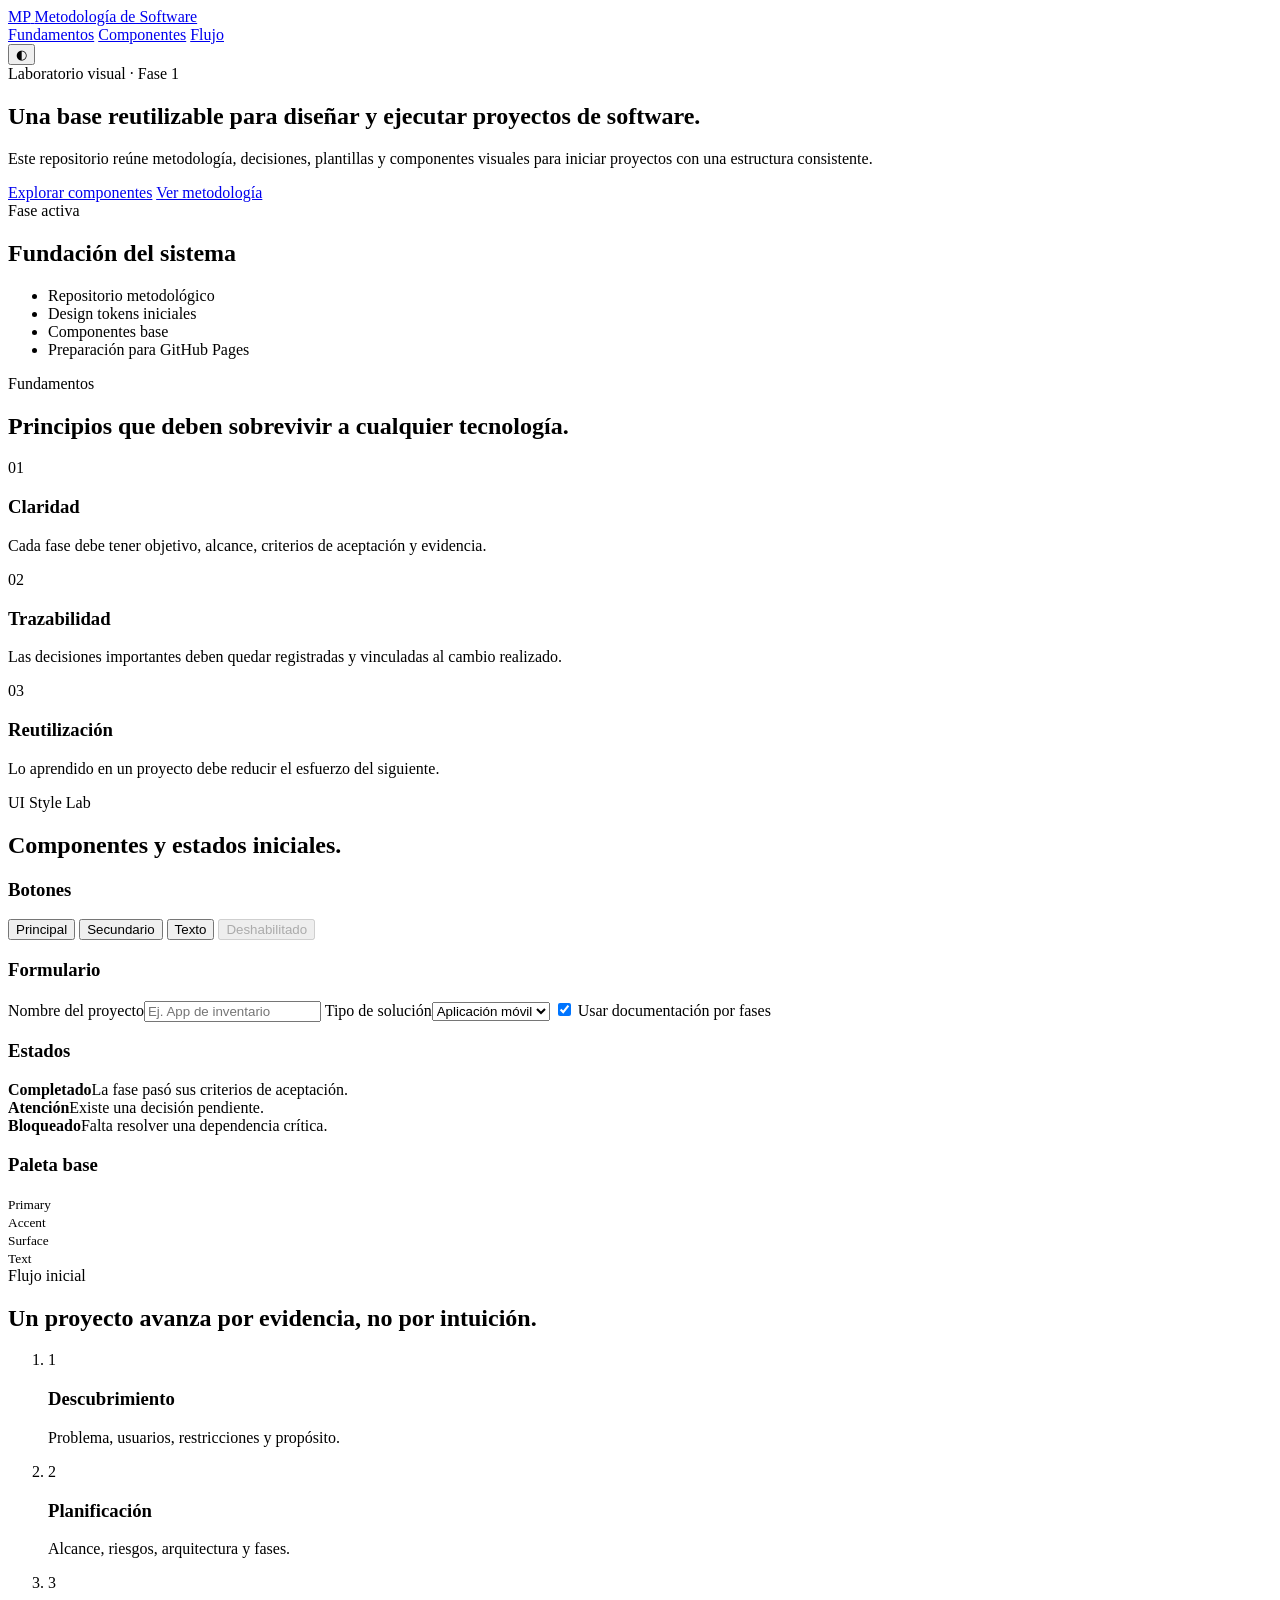
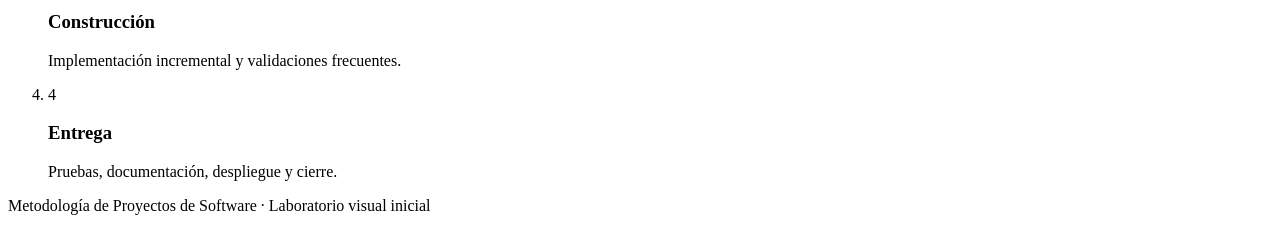
==== index.html @ a15d108a "feat: crear laboratorio visual inicial" ====
<!doctype html>
<html lang="es" data-theme="light">
<head>
  <meta charset="utf-8">
  <meta name="viewport" content="width=device-width, initial-scale=1">
  <meta name="description" content="Laboratorio visual y metodología reutilizable para proyectos de software.">
  <title>Metodología de Proyectos de Software</title>
  <link rel="stylesheet" href="style.css">
  <script src="script.js" defer></script>
</head>
<body>
  <header class="topbar">
    <a class="brand" href="#inicio" aria-label="Ir al inicio">
      <span class="brand-mark">MP</span>
      <span>Metodología de Software</span>
    </a>
    <nav class="nav" aria-label="Navegación principal">
      <a href="#fundamentos">Fundamentos</a>
      <a href="#componentes">Componentes</a>
      <a href="#flujo">Flujo</a>
    </nav>
    <button id="themeToggle" class="icon-button" type="button" aria-label="Cambiar tema">◐</button>
  </header>

  <main>
    <section id="inicio" class="hero section">
      <div class="hero-copy">
        <span class="eyebrow">Laboratorio visual · Fase 1</span>
        <h1>Una base reutilizable para diseñar y ejecutar proyectos de software.</h1>
        <p>Este repositorio reúne metodología, decisiones, plantillas y componentes visuales para iniciar proyectos con una estructura consistente.</p>
        <div class="actions">
          <a class="button primary" href="#componentes">Explorar componentes</a>
          <a class="button secondary" href="#flujo">Ver metodología</a>
        </div>
      </div>
      <aside class="hero-panel card">
        <span class="status"><span></span> Fase activa</span>
        <h2>Fundación del sistema</h2>
        <ul class="check-list">
          <li>Repositorio metodológico</li>
          <li>Design tokens iniciales</li>
          <li>Componentes base</li>
          <li>Preparación para GitHub Pages</li>
        </ul>
      </aside>
    </section>

    <section id="fundamentos" class="section">
      <div class="section-heading">
        <span class="eyebrow">Fundamentos</span>
        <h2>Principios que deben sobrevivir a cualquier tecnología.</h2>
      </div>
      <div class="grid three-columns">
        <article class="card"><span class="card-number">01</span><h3>Claridad</h3><p>Cada fase debe tener objetivo, alcance, criterios de aceptación y evidencia.</p></article>
        <article class="card"><span class="card-number">02</span><h3>Trazabilidad</h3><p>Las decisiones importantes deben quedar registradas y vinculadas al cambio realizado.</p></article>
        <article class="card"><span class="card-number">03</span><h3>Reutilización</h3><p>Lo aprendido en un proyecto debe reducir el esfuerzo del siguiente.</p></article>
      </div>
    </section>

    <section id="componentes" class="section surface-section">
      <div class="section-heading">
        <span class="eyebrow">UI Style Lab</span>
        <h2>Componentes y estados iniciales.</h2>
      </div>

      <div class="component-grid">
        <article class="card demo-card">
          <h3>Botones</h3>
          <div class="demo-row">
            <button class="button primary" type="button">Principal</button>
            <button class="button secondary" type="button">Secundario</button>
            <button class="button ghost" type="button">Texto</button>
            <button class="button primary" type="button" disabled>Deshabilitado</button>
          </div>
        </article>

        <article class="card demo-card">
          <h3>Formulario</h3>
          <label class="field">Nombre del proyecto<input type="text" placeholder="Ej. App de inventario"></label>
          <label class="field">Tipo de solución<select><option>Aplicación móvil</option><option>Sitio web</option><option>API</option></select></label>
          <label class="checkbox"><input type="checkbox" checked> Usar documentación por fases</label>
        </article>

        <article class="card demo-card">
          <h3>Estados</h3>
          <div class="stack">
            <div class="alert success"><strong>Completado</strong><span>La fase pasó sus criterios de aceptación.</span></div>
            <div class="alert warning"><strong>Atención</strong><span>Existe una decisión pendiente.</span></div>
            <div class="alert danger"><strong>Bloqueado</strong><span>Falta resolver una dependencia crítica.</span></div>
          </div>
        </article>

        <article class="card demo-card">
          <h3>Paleta base</h3>
          <div class="swatches">
            <div><span class="swatch primary-swatch"></span><small>Primary</small></div>
            <div><span class="swatch accent-swatch"></span><small>Accent</small></div>
            <div><span class="swatch surface-swatch"></span><small>Surface</small></div>
            <div><span class="swatch text-swatch"></span><small>Text</small></div>
          </div>
        </article>
      </div>
    </section>

    <section id="flujo" class="section">
      <div class="section-heading">
        <span class="eyebrow">Flujo inicial</span>
        <h2>Un proyecto avanza por evidencia, no por intuición.</h2>
      </div>
      <ol class="timeline">
        <li><span>1</span><div><h3>Descubrimiento</h3><p>Problema, usuarios, restricciones y propósito.</p></div></li>
        <li><span>2</span><div><h3>Planificación</h3><p>Alcance, riesgos, arquitectura y fases.</p></div></li>
        <li><span>3</span><div><h3>Construcción</h3><p>Implementación incremental y validaciones frecuentes.</p></div></li>
        <li><span>4</span><div><h3>Entrega</h3><p>Pruebas, documentación, despliegue y cierre.</p></div></li>
      </ol>
    </section>
  </main>

  <footer class="footer">
    <p>Metodología de Proyectos de Software · Laboratorio visual inicial</p>
    <span id="currentYear"></span>
  </footer>
</body>
</html>
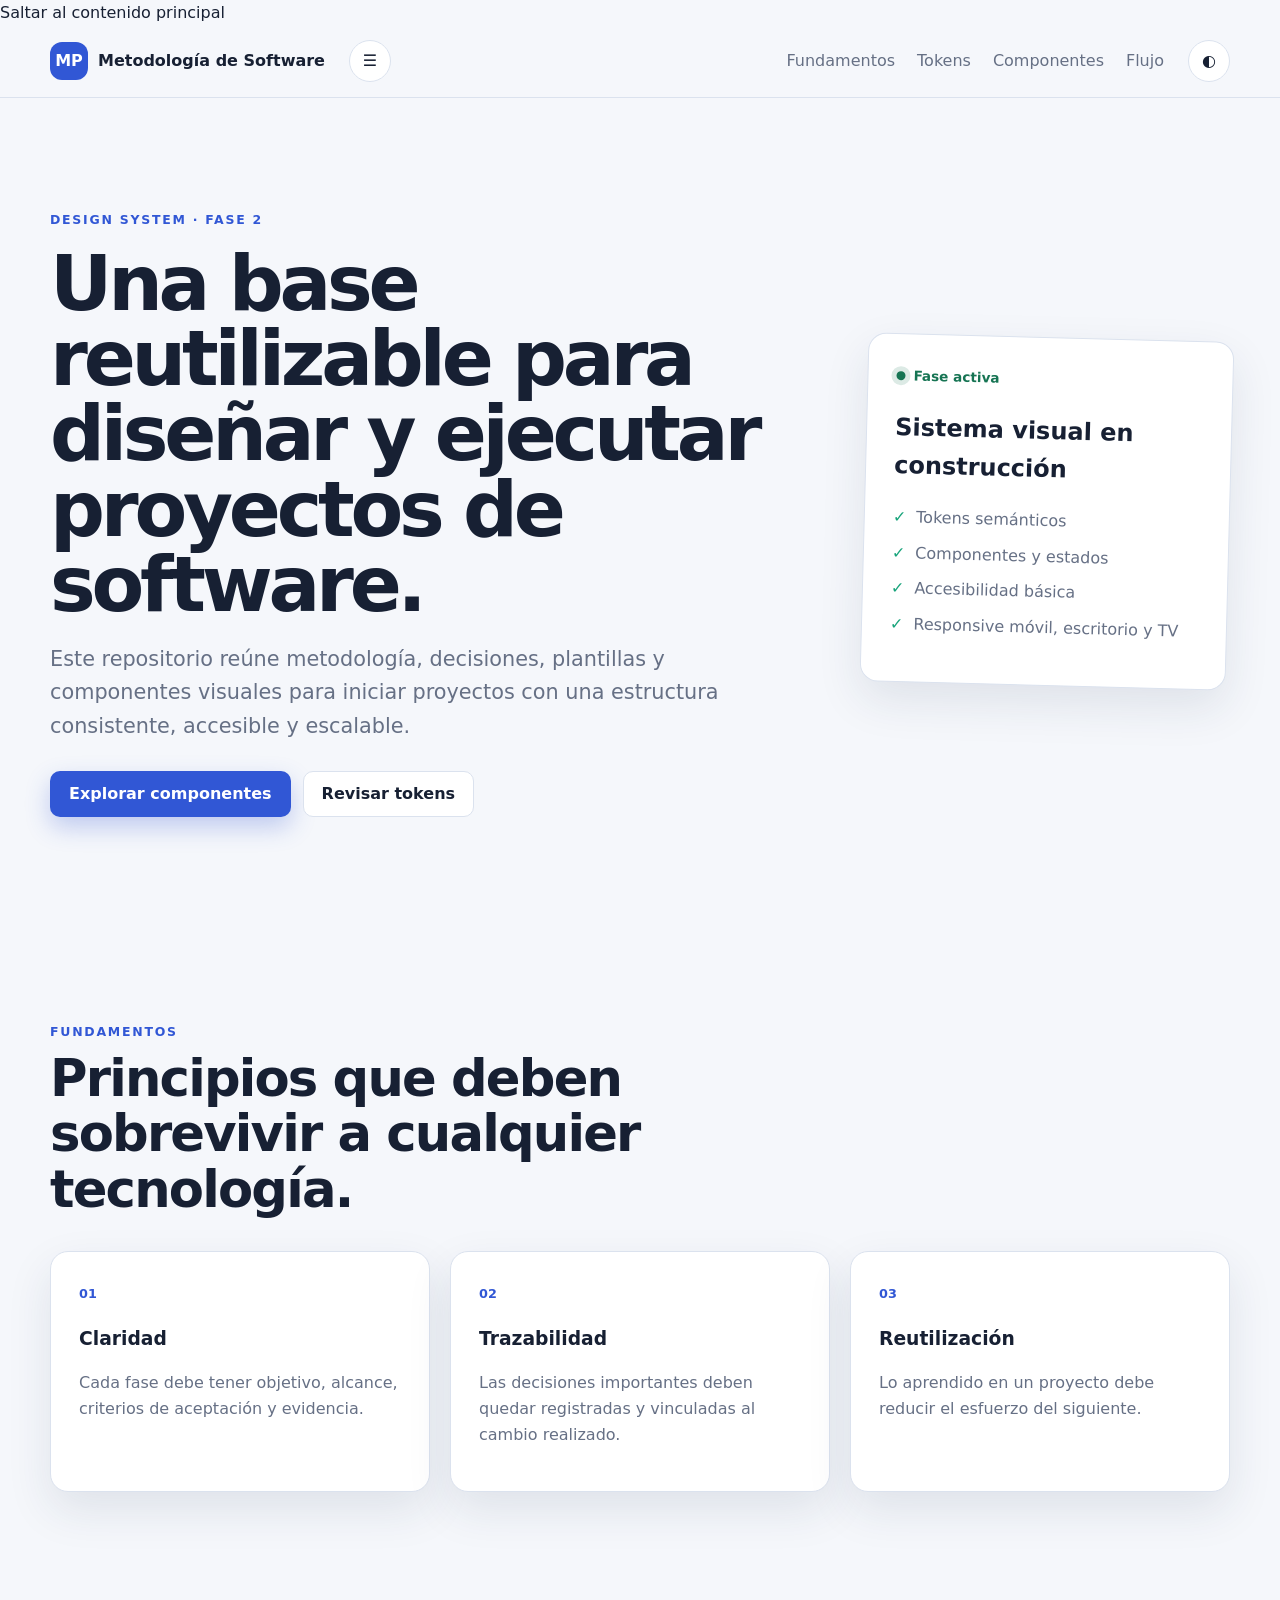
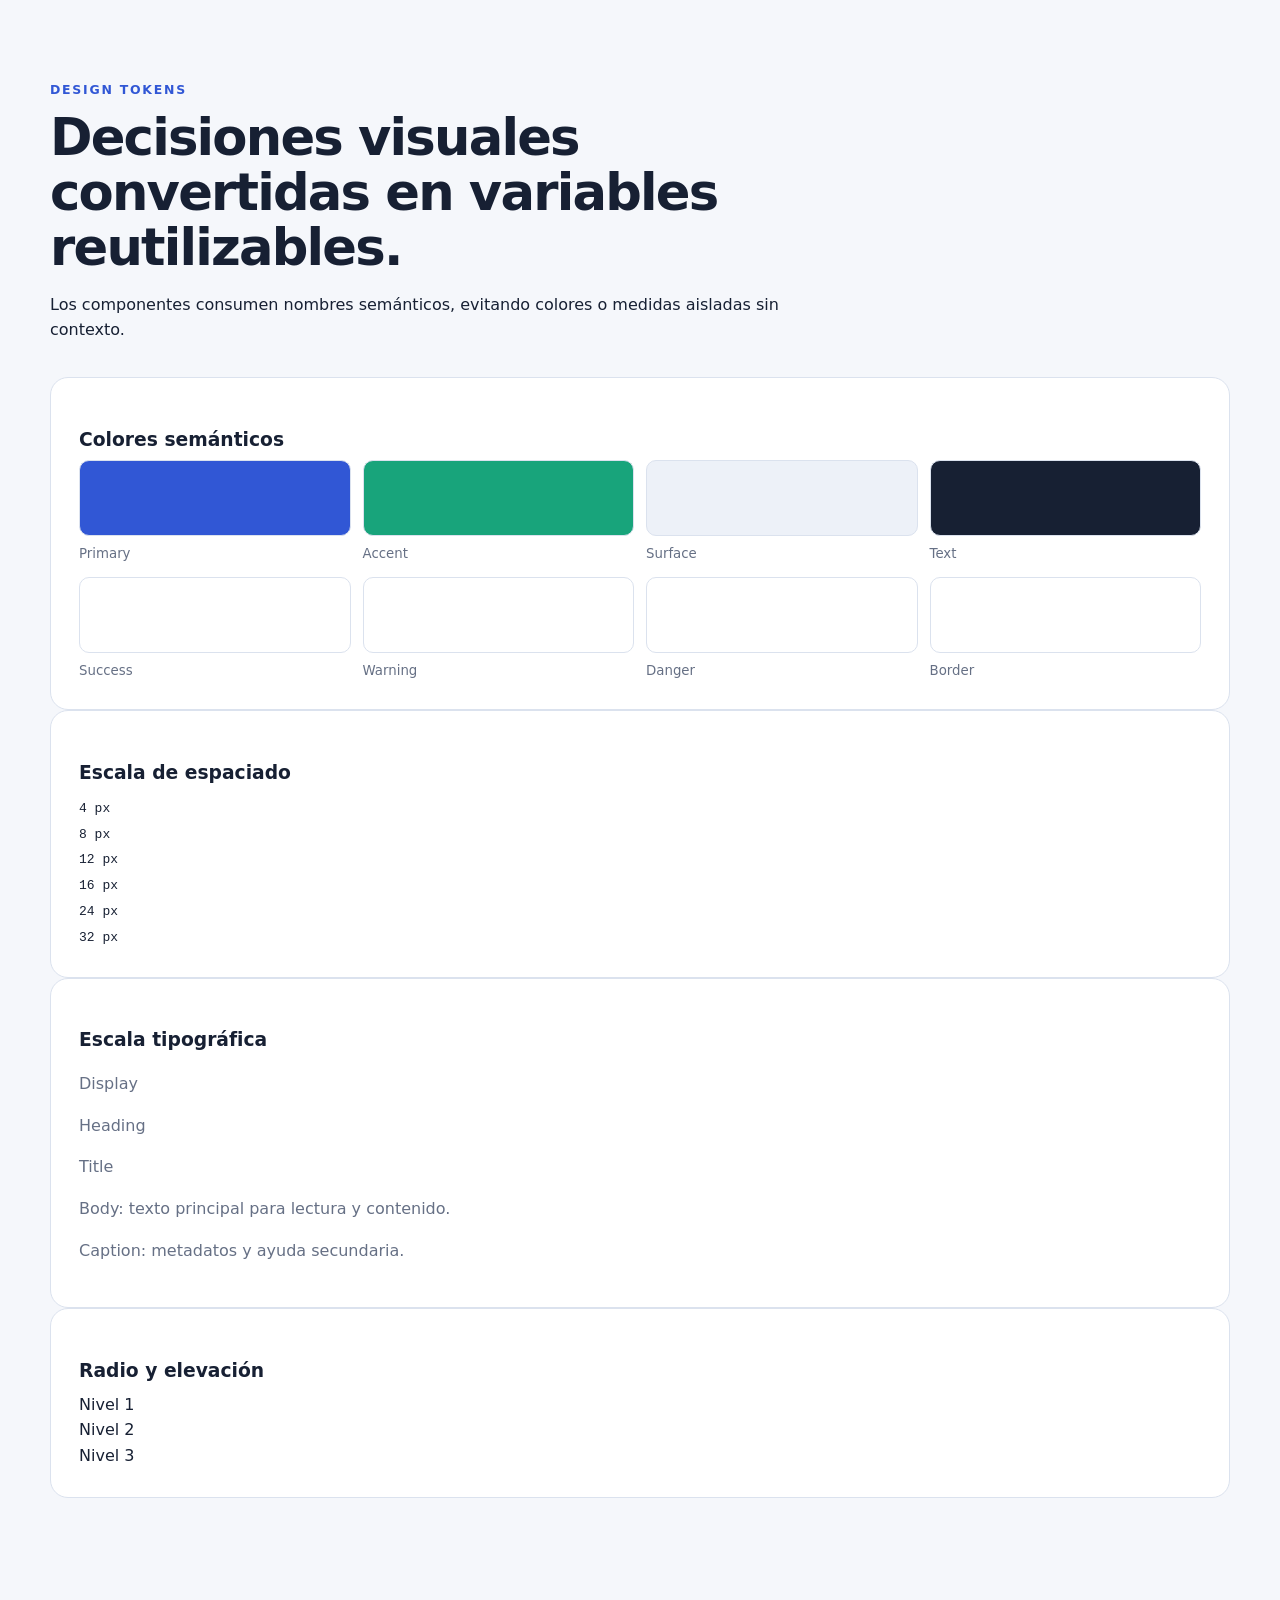
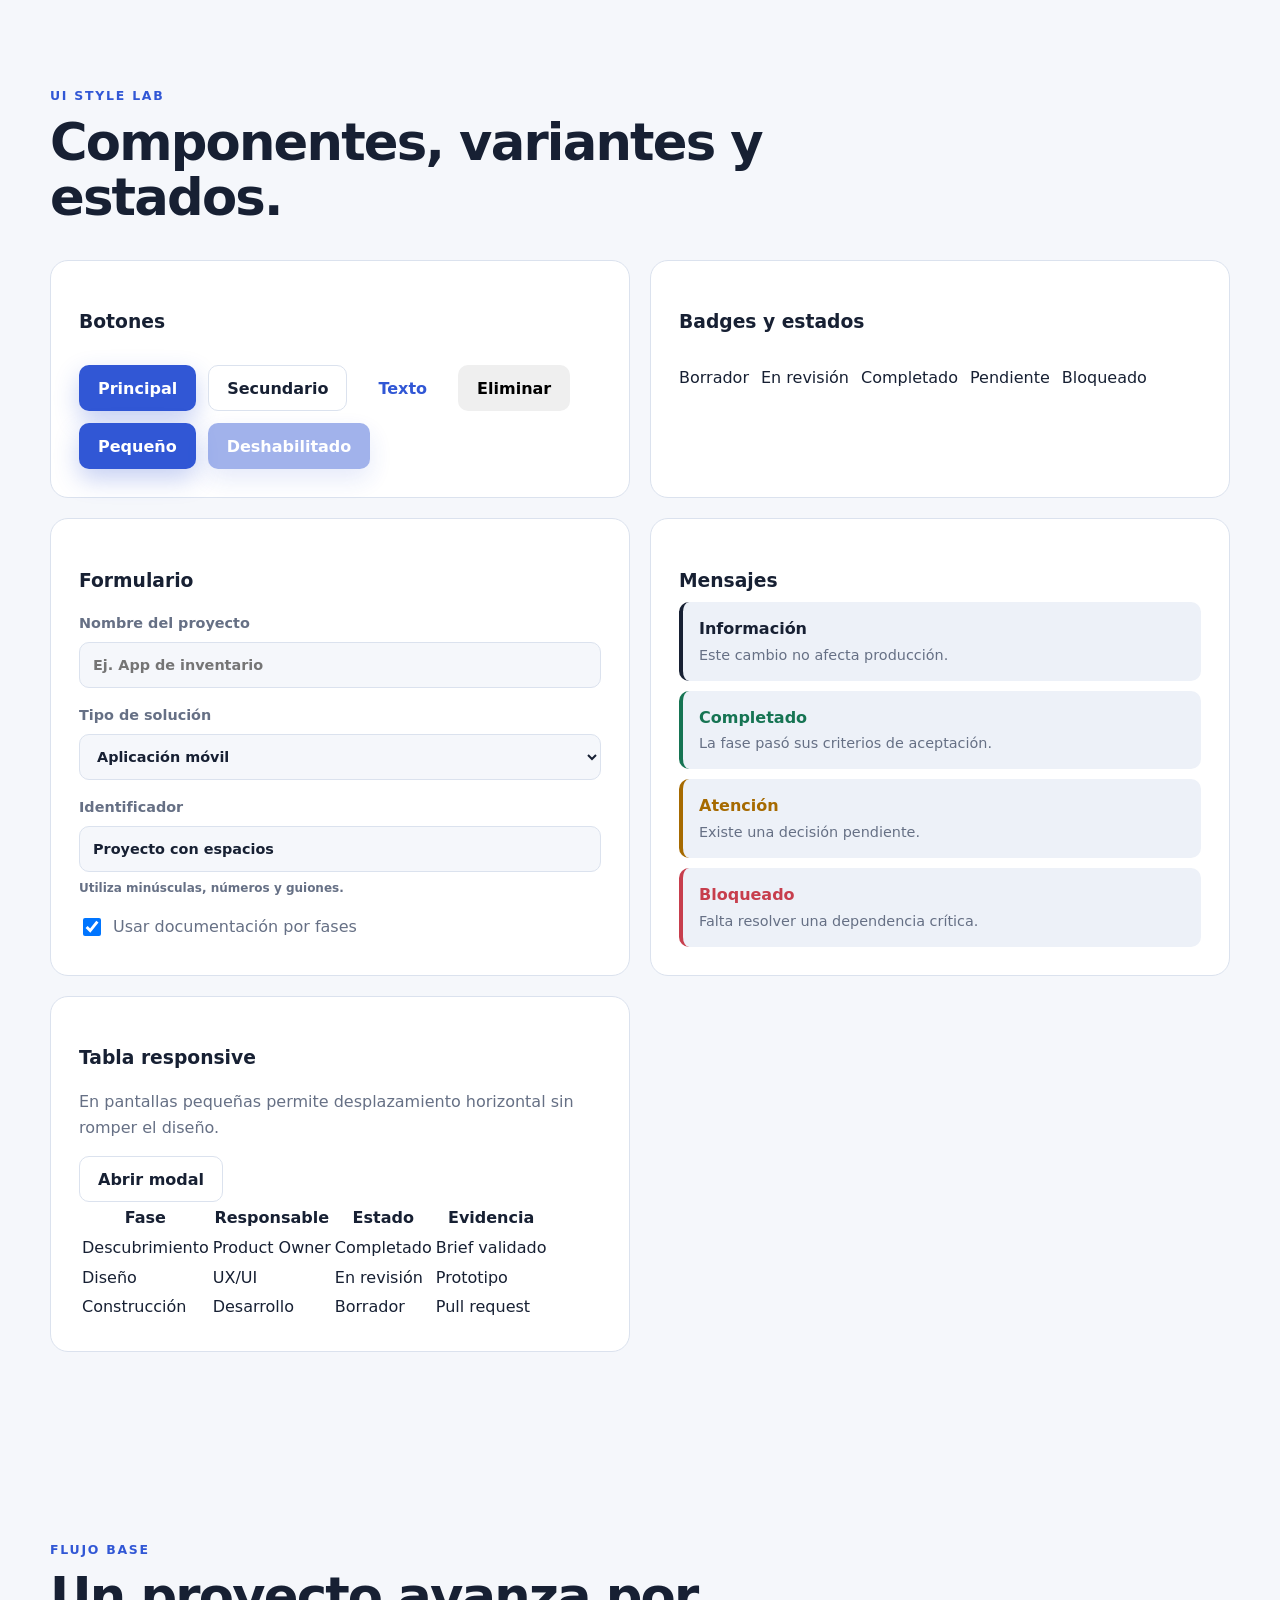
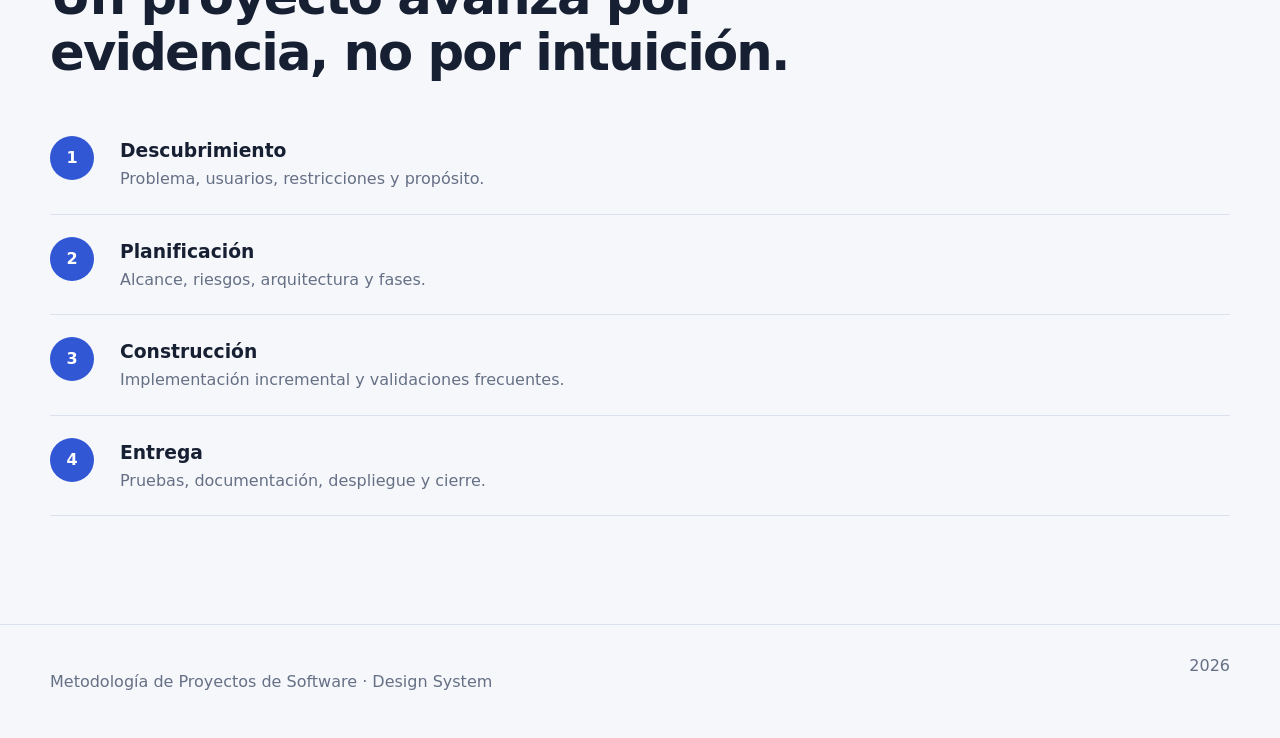
==== commit 8e0f34c0: "feat(ui): ampliar laboratorio con componentes del design system" ====
--- a/index.html
+++ b/index.html
@@ -3,44 +3,52 @@
 <head>
   <meta charset="utf-8">
   <meta name="viewport" content="width=device-width, initial-scale=1">
-  <meta name="description" content="Laboratorio visual y metodología reutilizable para proyectos de software.">
+  <meta name="description" content="Design System y metodología reutilizable para proyectos de software.">
   <title>Metodología de Proyectos de Software</title>
   <link rel="stylesheet" href="style.css">
   <script src="script.js" defer></script>
 </head>
 <body>
+  <a class="skip-link" href="#contenido">Saltar al contenido principal</a>
+
   <header class="topbar">
     <a class="brand" href="#inicio" aria-label="Ir al inicio">
-      <span class="brand-mark">MP</span>
+      <span class="brand-mark" aria-hidden="true">MP</span>
       <span>Metodología de Software</span>
     </a>
-    <nav class="nav" aria-label="Navegación principal">
+
+    <button id="menuToggle" class="icon-button menu-toggle" type="button" aria-expanded="false" aria-controls="mainNav" aria-label="Abrir navegación">☰</button>
+
+    <nav id="mainNav" class="nav" aria-label="Navegación principal">
       <a href="#fundamentos">Fundamentos</a>
+      <a href="#tokens">Tokens</a>
       <a href="#componentes">Componentes</a>
       <a href="#flujo">Flujo</a>
     </nav>
-    <button id="themeToggle" class="icon-button" type="button" aria-label="Cambiar tema">◐</button>
+
+    <button id="themeToggle" class="icon-button" type="button" aria-label="Cambiar tema" aria-pressed="false">◐</button>
   </header>
 
-  <main>
+  <main id="contenido">
     <section id="inicio" class="hero section">
       <div class="hero-copy">
-        <span class="eyebrow">Laboratorio visual · Fase 1</span>
+        <span class="eyebrow">Design System · Fase 2</span>
         <h1>Una base reutilizable para diseñar y ejecutar proyectos de software.</h1>
-        <p>Este repositorio reúne metodología, decisiones, plantillas y componentes visuales para iniciar proyectos con una estructura consistente.</p>
+        <p>Este repositorio reúne metodología, decisiones, plantillas y componentes visuales para iniciar proyectos con una estructura consistente, accesible y escalable.</p>
         <div class="actions">
           <a class="button primary" href="#componentes">Explorar componentes</a>
-          <a class="button secondary" href="#flujo">Ver metodología</a>
+          <a class="button secondary" href="#tokens">Revisar tokens</a>
         </div>
       </div>
+
       <aside class="hero-panel card">
-        <span class="status"><span></span> Fase activa</span>
-        <h2>Fundación del sistema</h2>
+        <span class="status"><span aria-hidden="true"></span> Fase activa</span>
+        <h2>Sistema visual en construcción</h2>
         <ul class="check-list">
-          <li>Repositorio metodológico</li>
-          <li>Design tokens iniciales</li>
-          <li>Componentes base</li>
-          <li>Preparación para GitHub Pages</li>
+          <li>Tokens semánticos</li>
+          <li>Componentes y estados</li>
+          <li>Accesibilidad básica</li>
+          <li>Responsive móvil, escritorio y TV</li>
         </ul>
       </aside>
     </section>
@@ -57,46 +65,122 @@
       </div>
     </section>
 
-    <section id="componentes" class="section surface-section">
-      <div class="section-heading">
-        <span class="eyebrow">UI Style Lab</span>
-        <h2>Componentes y estados iniciales.</h2>
-      </div>
-
-      <div class="component-grid">
-        <article class="card demo-card">
-          <h3>Botones</h3>
-          <div class="demo-row">
-            <button class="button primary" type="button">Principal</button>
-            <button class="button secondary" type="button">Secundario</button>
-            <button class="button ghost" type="button">Texto</button>
-            <button class="button primary" type="button" disabled>Deshabilitado</button>
-          </div>
-        </article>
-
-        <article class="card demo-card">
-          <h3>Formulario</h3>
-          <label class="field">Nombre del proyecto<input type="text" placeholder="Ej. App de inventario"></label>
-          <label class="field">Tipo de solución<select><option>Aplicación móvil</option><option>Sitio web</option><option>API</option></select></label>
-          <label class="checkbox"><input type="checkbox" checked> Usar documentación por fases</label>
-        </article>
-
-        <article class="card demo-card">
-          <h3>Estados</h3>
-          <div class="stack">
-            <div class="alert success"><strong>Completado</strong><span>La fase pasó sus criterios de aceptación.</span></div>
-            <div class="alert warning"><strong>Atención</strong><span>Existe una decisión pendiente.</span></div>
-            <div class="alert danger"><strong>Bloqueado</strong><span>Falta resolver una dependencia crítica.</span></div>
-          </div>
-        </article>
-
-        <article class="card demo-card">
-          <h3>Paleta base</h3>
+    <section id="tokens" class="section surface-section">
+      <div class="section-heading">
+        <span class="eyebrow">Design tokens</span>
+        <h2>Decisiones visuales convertidas en variables reutilizables.</h2>
+        <p>Los componentes consumen nombres semánticos, evitando colores o medidas aisladas sin contexto.</p>
+      </div>
+
+      <div class="token-layout">
+        <article class="card demo-card">
+          <h3>Colores semánticos</h3>
           <div class="swatches">
             <div><span class="swatch primary-swatch"></span><small>Primary</small></div>
             <div><span class="swatch accent-swatch"></span><small>Accent</small></div>
             <div><span class="swatch surface-swatch"></span><small>Surface</small></div>
             <div><span class="swatch text-swatch"></span><small>Text</small></div>
+            <div><span class="swatch success-swatch"></span><small>Success</small></div>
+            <div><span class="swatch warning-swatch"></span><small>Warning</small></div>
+            <div><span class="swatch danger-swatch"></span><small>Danger</small></div>
+            <div><span class="swatch border-swatch"></span><small>Border</small></div>
+          </div>
+        </article>
+
+        <article class="card demo-card">
+          <h3>Escala de espaciado</h3>
+          <div class="spacing-scale" aria-label="Escala visual de espaciado">
+            <div><span class="space space-1"></span><code>4 px</code></div>
+            <div><span class="space space-2"></span><code>8 px</code></div>
+            <div><span class="space space-3"></span><code>12 px</code></div>
+            <div><span class="space space-4"></span><code>16 px</code></div>
+            <div><span class="space space-6"></span><code>24 px</code></div>
+            <div><span class="space space-8"></span><code>32 px</code></div>
+          </div>
+        </article>
+
+        <article class="card demo-card typography-demo">
+          <h3>Escala tipográfica</h3>
+          <p class="type-display">Display</p>
+          <p class="type-heading">Heading</p>
+          <p class="type-title">Title</p>
+          <p class="type-body">Body: texto principal para lectura y contenido.</p>
+          <p class="type-caption">Caption: metadatos y ayuda secundaria.</p>
+        </article>
+
+        <article class="card demo-card">
+          <h3>Radio y elevación</h3>
+          <div class="elevation-grid">
+            <div class="elevation elevation-1">Nivel 1</div>
+            <div class="elevation elevation-2">Nivel 2</div>
+            <div class="elevation elevation-3">Nivel 3</div>
+          </div>
+        </article>
+      </div>
+    </section>
+
+    <section id="componentes" class="section">
+      <div class="section-heading">
+        <span class="eyebrow">UI Style Lab</span>
+        <h2>Componentes, variantes y estados.</h2>
+      </div>
+
+      <div class="component-grid">
+        <article class="card demo-card">
+          <h3>Botones</h3>
+          <div class="demo-row">
+            <button class="button primary" type="button" data-toast="Acción principal ejecutada">Principal</button>
+            <button class="button secondary" type="button">Secundario</button>
+            <button class="button ghost" type="button">Texto</button>
+            <button class="button danger-button" type="button">Eliminar</button>
+            <button class="button primary small" type="button">Pequeño</button>
+            <button class="button primary" type="button" disabled>Deshabilitado</button>
+          </div>
+        </article>
+
+        <article class="card demo-card">
+          <h3>Badges y estados</h3>
+          <div class="demo-row compact-row">
+            <span class="badge neutral">Borrador</span>
+            <span class="badge info">En revisión</span>
+            <span class="badge success">Completado</span>
+            <span class="badge warning">Pendiente</span>
+            <span class="badge danger">Bloqueado</span>
+          </div>
+        </article>
+
+        <article class="card demo-card">
+          <h3>Formulario</h3>
+          <label class="field">Nombre del proyecto<input type="text" placeholder="Ej. App de inventario"></label>
+          <label class="field">Tipo de solución<select><option>Aplicación móvil</option><option>Sitio web</option><option>API</option><option>Aplicación para TV</option></select></label>
+          <label class="field field-error">Identificador<input type="text" value="Proyecto con espacios" aria-describedby="idError" aria-invalid="true"><small id="idError">Utiliza minúsculas, números y guiones.</small></label>
+          <label class="checkbox"><input type="checkbox" checked> Usar documentación por fases</label>
+        </article>
+
+        <article class="card demo-card">
+          <h3>Mensajes</h3>
+          <div class="stack">
+            <div class="alert info"><strong>Información</strong><span>Este cambio no afecta producción.</span></div>
+            <div class="alert success"><strong>Completado</strong><span>La fase pasó sus criterios de aceptación.</span></div>
+            <div class="alert warning"><strong>Atención</strong><span>Existe una decisión pendiente.</span></div>
+            <div class="alert danger"><strong>Bloqueado</strong><span>Falta resolver una dependencia crítica.</span></div>
+          </div>
+        </article>
+
+        <article class="card demo-card full-span">
+          <div class="card-heading-row">
+            <div><h3>Tabla responsive</h3><p>En pantallas pequeñas permite desplazamiento horizontal sin romper el diseño.</p></div>
+            <button id="openModal" class="button secondary" type="button">Abrir modal</button>
+          </div>
+          <div class="table-wrapper" tabindex="0" aria-label="Tabla de fases del proyecto">
+            <table>
+              <thead><tr><th>Fase</th><th>Responsable</th><th>Estado</th><th>Evidencia</th></tr></thead>
+              <tbody>
+                <tr><td>Descubrimiento</td><td>Product Owner</td><td><span class="badge success">Completado</span></td><td>Brief validado</td></tr>
+                <tr><td>Diseño</td><td>UX/UI</td><td><span class="badge info">En revisión</span></td><td>Prototipo</td></tr>
+                <tr><td>Construcción</td><td>Desarrollo</td><td><span class="badge neutral">Borrador</span></td><td>Pull request</td></tr>
+              </tbody>
+            </table>
           </div>
         </article>
       </div>
@@ -104,7 +188,7 @@
 
     <section id="flujo" class="section">
       <div class="section-heading">
-        <span class="eyebrow">Flujo inicial</span>
+        <span class="eyebrow">Flujo base</span>
         <h2>Un proyecto avanza por evidencia, no por intuición.</h2>
       </div>
       <ol class="timeline">
@@ -116,9 +200,25 @@
     </section>
   </main>
 
+  <dialog id="demoModal" class="modal" aria-labelledby="modalTitle">
+    <div class="modal-content">
+      <div class="card-heading-row">
+        <div><span class="eyebrow">Componente</span><h2 id="modalTitle">Modal accesible</h2></div>
+        <button id="closeModal" class="icon-button" type="button" aria-label="Cerrar modal">×</button>
+      </div>
+      <p>Utiliza el elemento nativo <code>dialog</code>, conserva el foco dentro del modal y permite cerrarlo con Escape.</p>
+      <div class="actions modal-actions">
+        <button id="cancelModal" class="button secondary" type="button">Cancelar</button>
+        <button id="confirmModal" class="button primary" type="button">Confirmar</button>
+      </div>
+    </div>
+  </dialog>
+
+  <div id="toast" class="toast" role="status" aria-live="polite" aria-atomic="true"></div>
+
   <footer class="footer">
-    <p>Metodología de Proyectos de Software · Laboratorio visual inicial</p>
+    <p>Metodología de Proyectos de Software · Design System</p>
     <span id="currentYear"></span>
   </footer>
 </body>
-</html>
+</html>
--- a/style.css
+++ b/style.css
@@ -0,0 +1,159 @@
+:root {
+  color-scheme: light;
+  --primary: #3157d5;
+  --primary-strong: #213fa8;
+  --accent: #18a47b;
+  --background: #f5f7fb;
+  --surface: #ffffff;
+  --surface-muted: #edf1f8;
+  --text: #172033;
+  --text-muted: #667085;
+  --border: #dbe2ee;
+  --danger: #c73e4d;
+  --warning: #a66a00;
+  --success: #167453;
+  --shadow: 0 18px 45px rgba(31, 45, 82, .10);
+  --radius-sm: 10px;
+  --radius-md: 18px;
+  --radius-lg: 28px;
+  --container: 1180px;
+}
+
+html[data-theme="dark"] {
+  color-scheme: dark;
+  --primary: #8ea6ff;
+  --primary-strong: #b7c4ff;
+  --accent: #61d2ae;
+  --background: #0d1320;
+  --surface: #151d2c;
+  --surface-muted: #202a3d;
+  --text: #f4f7fb;
+  --text-muted: #aab5c7;
+  --border: #2c3850;
+  --danger: #ff8d99;
+  --warning: #ffc46b;
+  --success: #75deb8;
+  --shadow: 0 18px 45px rgba(0, 0, 0, .28);
+}
+
+* { box-sizing: border-box; }
+html { scroll-behavior: smooth; }
+body {
+  margin: 0;
+  background: var(--background);
+  color: var(--text);
+  font-family: Inter, ui-sans-serif, system-ui, -apple-system, BlinkMacSystemFont, "Segoe UI", sans-serif;
+  line-height: 1.6;
+}
+button, input, select { font: inherit; }
+a { color: inherit; text-decoration: none; }
+
+.topbar {
+  position: sticky;
+  top: 0;
+  z-index: 20;
+  display: flex;
+  align-items: center;
+  gap: 24px;
+  min-height: 72px;
+  padding: 12px max(20px, calc((100vw - var(--container)) / 2));
+  background: color-mix(in srgb, var(--background) 86%, transparent);
+  border-bottom: 1px solid var(--border);
+  backdrop-filter: blur(18px);
+}
+.brand { display: flex; align-items: center; gap: 10px; font-weight: 800; }
+.brand-mark {
+  display: grid; place-items: center; width: 38px; aspect-ratio: 1;
+  color: white; background: var(--primary); border-radius: 12px;
+}
+.nav { display: flex; gap: 22px; margin-left: auto; color: var(--text-muted); }
+.nav a:hover { color: var(--text); }
+.icon-button {
+  width: 42px; height: 42px; border: 1px solid var(--border); border-radius: 50%;
+  color: var(--text); background: var(--surface); cursor: pointer;
+}
+
+.section { width: min(calc(100% - 40px), var(--container)); margin: 0 auto; padding: 92px 0; }
+.hero { min-height: calc(100vh - 72px); display: grid; grid-template-columns: 1.35fr .65fr; align-items: center; gap: 54px; }
+.hero h1 { max-width: 850px; margin: 14px 0 20px; font-size: clamp(2.7rem, 6vw, 5.9rem); line-height: .98; letter-spacing: -.055em; }
+.hero-copy > p { max-width: 720px; color: var(--text-muted); font-size: clamp(1.05rem, 2vw, 1.3rem); }
+.eyebrow { color: var(--primary); font-size: .78rem; font-weight: 850; letter-spacing: .14em; text-transform: uppercase; }
+.actions, .demo-row { display: flex; flex-wrap: wrap; gap: 12px; margin-top: 28px; }
+
+.button {
+  display: inline-flex; align-items: center; justify-content: center; min-height: 46px; padding: 0 18px;
+  border: 1px solid transparent; border-radius: var(--radius-sm); font-weight: 750; cursor: pointer;
+  transition: transform .2s ease, box-shadow .2s ease, background .2s ease;
+}
+.button:hover:not(:disabled) { transform: translateY(-2px); }
+.button.primary { color: #fff; background: var(--primary); box-shadow: 0 10px 24px color-mix(in srgb, var(--primary) 28%, transparent); }
+.button.secondary { color: var(--text); background: var(--surface); border-color: var(--border); }
+.button.ghost { color: var(--primary); background: transparent; }
+.button:disabled { opacity: .45; cursor: not-allowed; }
+
+.card { padding: 28px; background: var(--surface); border: 1px solid var(--border); border-radius: var(--radius-md); box-shadow: var(--shadow); }
+.hero-panel { transform: rotate(1.5deg); }
+.status { display: inline-flex; align-items: center; gap: 8px; color: var(--success); font-size: .85rem; font-weight: 800; }
+.status span { width: 9px; height: 9px; border-radius: 50%; background: currentColor; box-shadow: 0 0 0 5px color-mix(in srgb, currentColor 15%, transparent); }
+.check-list { display: grid; gap: 10px; padding: 0; list-style: none; color: var(--text-muted); }
+.check-list li::before { content: "✓"; margin-right: 10px; color: var(--accent); font-weight: 900; }
+
+.section-heading { max-width: 760px; margin-bottom: 34px; }
+.section-heading h2 { margin: 8px 0 0; font-size: clamp(2rem, 4vw, 3.5rem); line-height: 1.08; letter-spacing: -.035em; }
+.grid { display: grid; gap: 20px; }
+.three-columns { grid-template-columns: repeat(3, 1fr); }
+.card-number { color: var(--primary); font-size: .8rem; font-weight: 900; }
+.card h3 { margin-bottom: 6px; }
+.card p { color: var(--text-muted); }
+.surface-section { position: relative; }
+.component-grid { display: grid; grid-template-columns: repeat(2, 1fr); gap: 20px; }
+.demo-card { box-shadow: none; }
+.field { display: grid; gap: 7px; margin-top: 16px; color: var(--text-muted); font-size: .9rem; font-weight: 700; }
+input, select {
+  width: 100%; min-height: 46px; padding: 0 13px; color: var(--text); background: var(--background);
+  border: 1px solid var(--border); border-radius: var(--radius-sm); outline: none;
+}
+input:focus, select:focus { border-color: var(--primary); box-shadow: 0 0 0 4px color-mix(in srgb, var(--primary) 14%, transparent); }
+.checkbox { display: flex; align-items: center; gap: 9px; margin-top: 16px; color: var(--text-muted); }
+.checkbox input { width: 18px; min-height: 18px; }
+.stack { display: grid; gap: 10px; }
+.alert { display: grid; gap: 2px; padding: 14px 16px; border-radius: var(--radius-sm); background: var(--surface-muted); border-left: 4px solid currentColor; }
+.alert span { color: var(--text-muted); font-size: .9rem; }
+.alert.success { color: var(--success); }
+.alert.warning { color: var(--warning); }
+.alert.danger { color: var(--danger); }
+.swatches { display: grid; grid-template-columns: repeat(4, 1fr); gap: 12px; }
+.swatches > div { display: grid; gap: 7px; color: var(--text-muted); }
+.swatch { display: block; min-height: 76px; border: 1px solid var(--border); border-radius: var(--radius-sm); }
+.primary-swatch { background: var(--primary); }
+.accent-swatch { background: var(--accent); }
+.surface-swatch { background: var(--surface-muted); }
+.text-swatch { background: var(--text); }
+
+.timeline { display: grid; gap: 0; padding: 0; list-style: none; }
+.timeline li { display: grid; grid-template-columns: 52px 1fr; gap: 18px; padding: 22px 0; border-bottom: 1px solid var(--border); }
+.timeline li > span { display: grid; place-items: center; width: 44px; height: 44px; color: white; background: var(--primary); border-radius: 50%; font-weight: 900; }
+.timeline h3, .timeline p { margin: 0; }
+.timeline p { color: var(--text-muted); }
+.footer { display: flex; justify-content: space-between; gap: 20px; padding: 28px max(20px, calc((100vw - var(--container)) / 2)); color: var(--text-muted); border-top: 1px solid var(--border); }
+
+@media (max-width: 860px) {
+  .nav { display: none; }
+  .icon-button { margin-left: auto; }
+  .hero { min-height: auto; grid-template-columns: 1fr; padding-top: 64px; }
+  .hero-panel { transform: none; }
+  .three-columns, .component-grid { grid-template-columns: 1fr; }
+}
+
+@media (max-width: 520px) {
+  .section { width: min(calc(100% - 28px), var(--container)); padding: 68px 0; }
+  .topbar { padding-inline: 14px; }
+  .brand span:last-child { display: none; }
+  .card { padding: 22px; }
+  .swatches { grid-template-columns: repeat(2, 1fr); }
+  .footer { flex-direction: column; }
+}
+
+@media (prefers-reduced-motion: reduce) {
+  *, *::before, *::after { scroll-behavior: auto !important; transition: none !important; }
+}
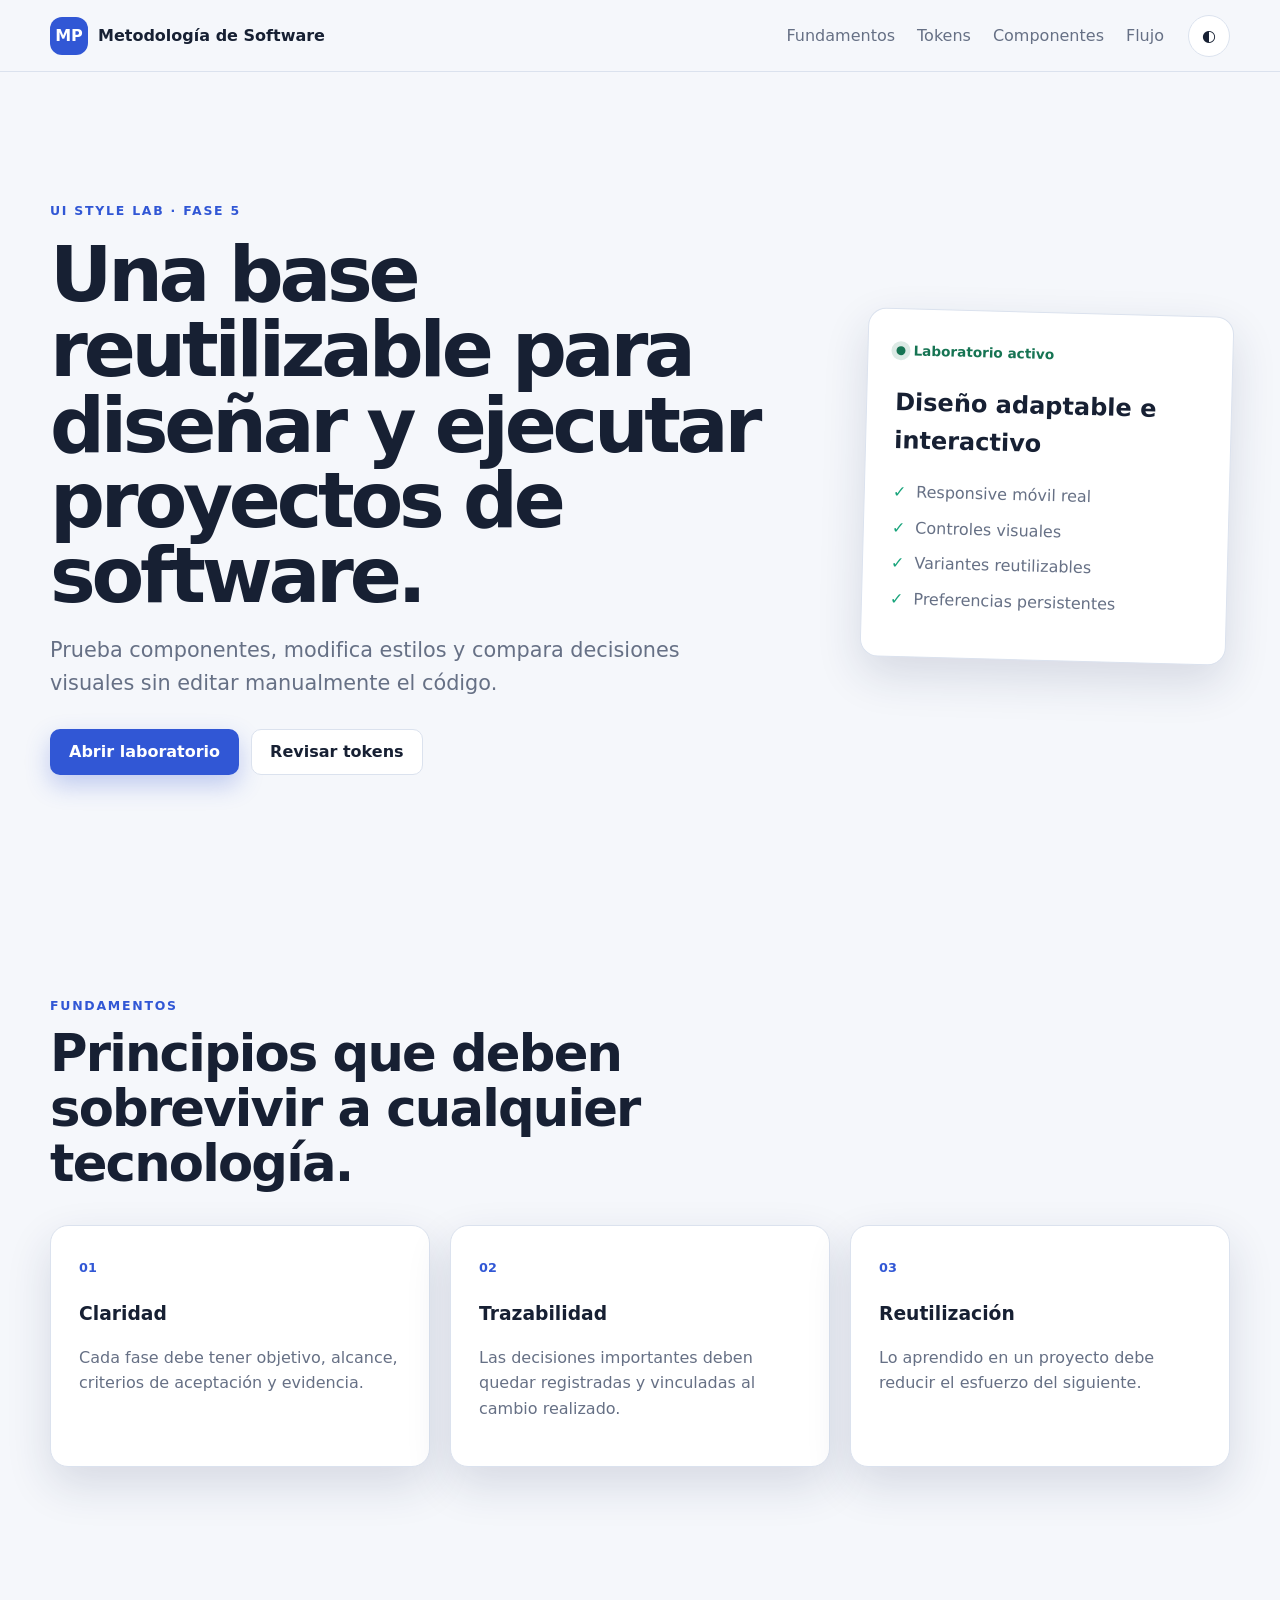
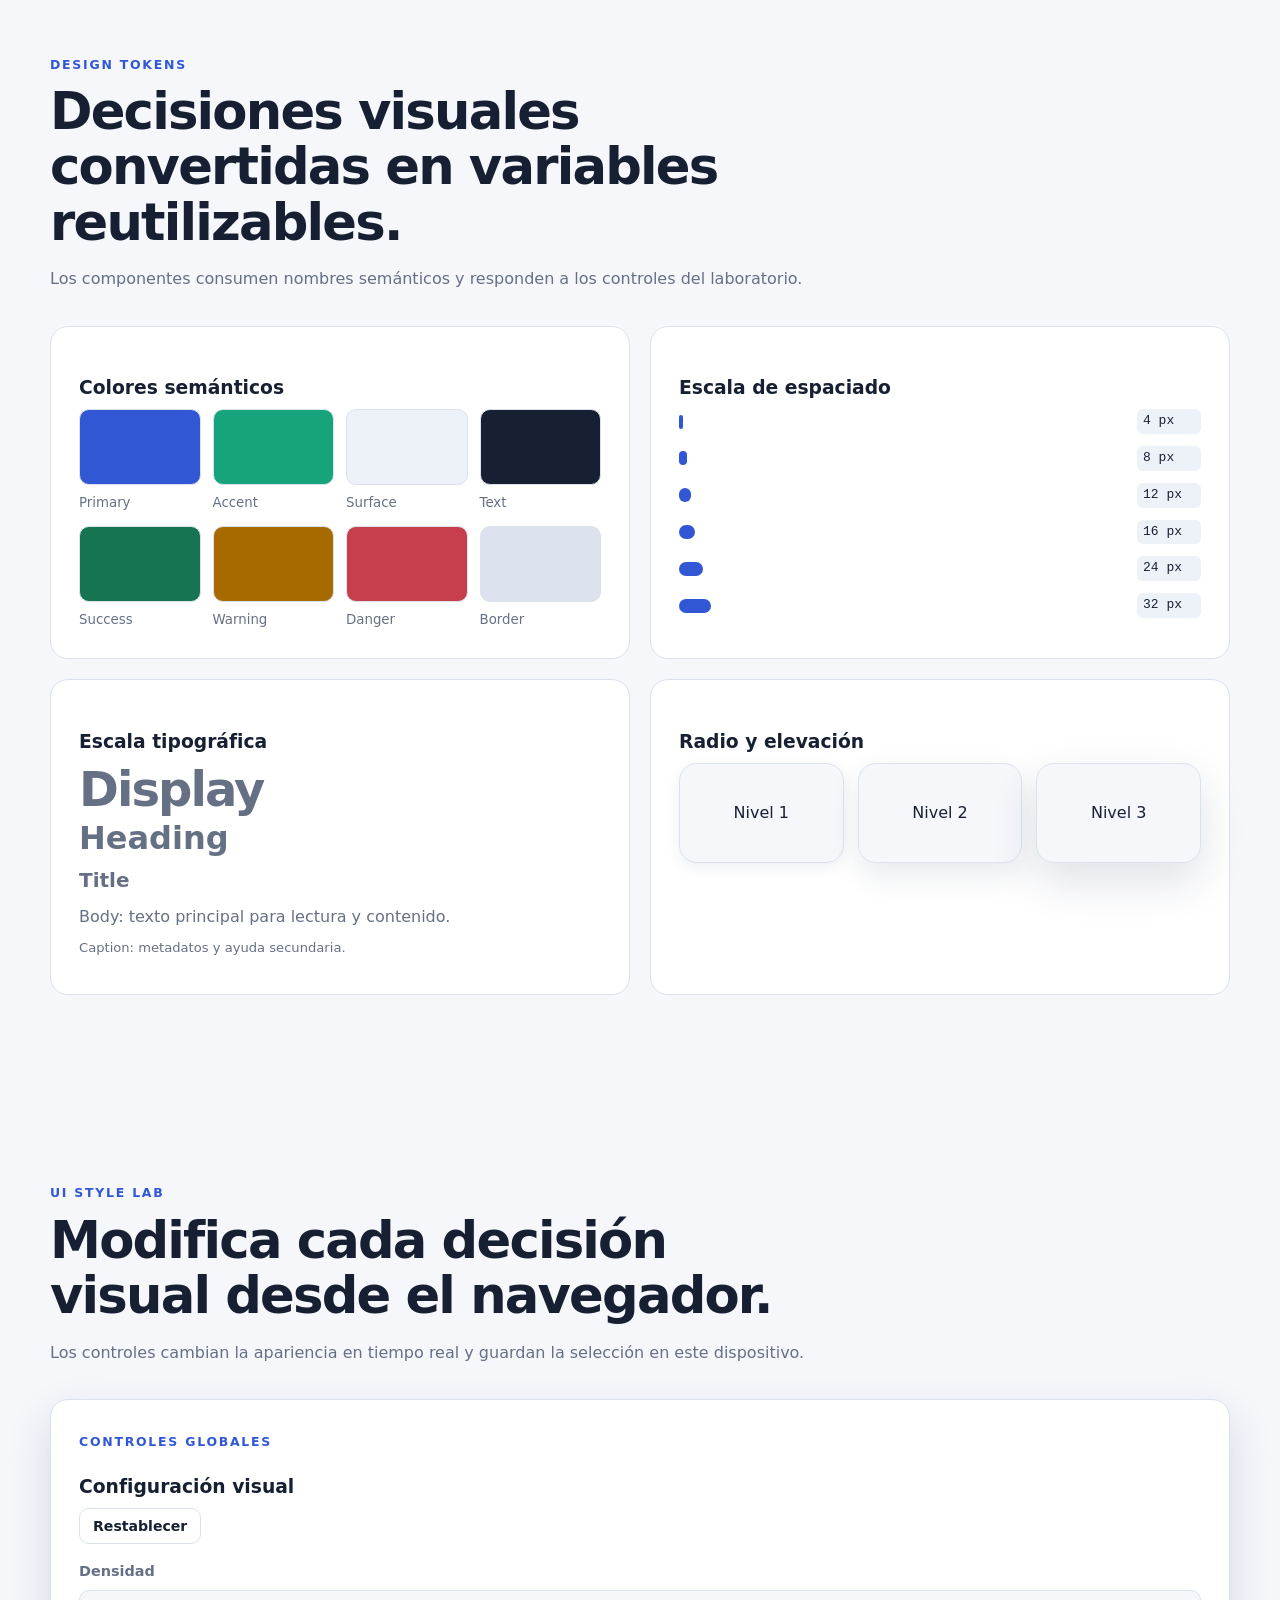
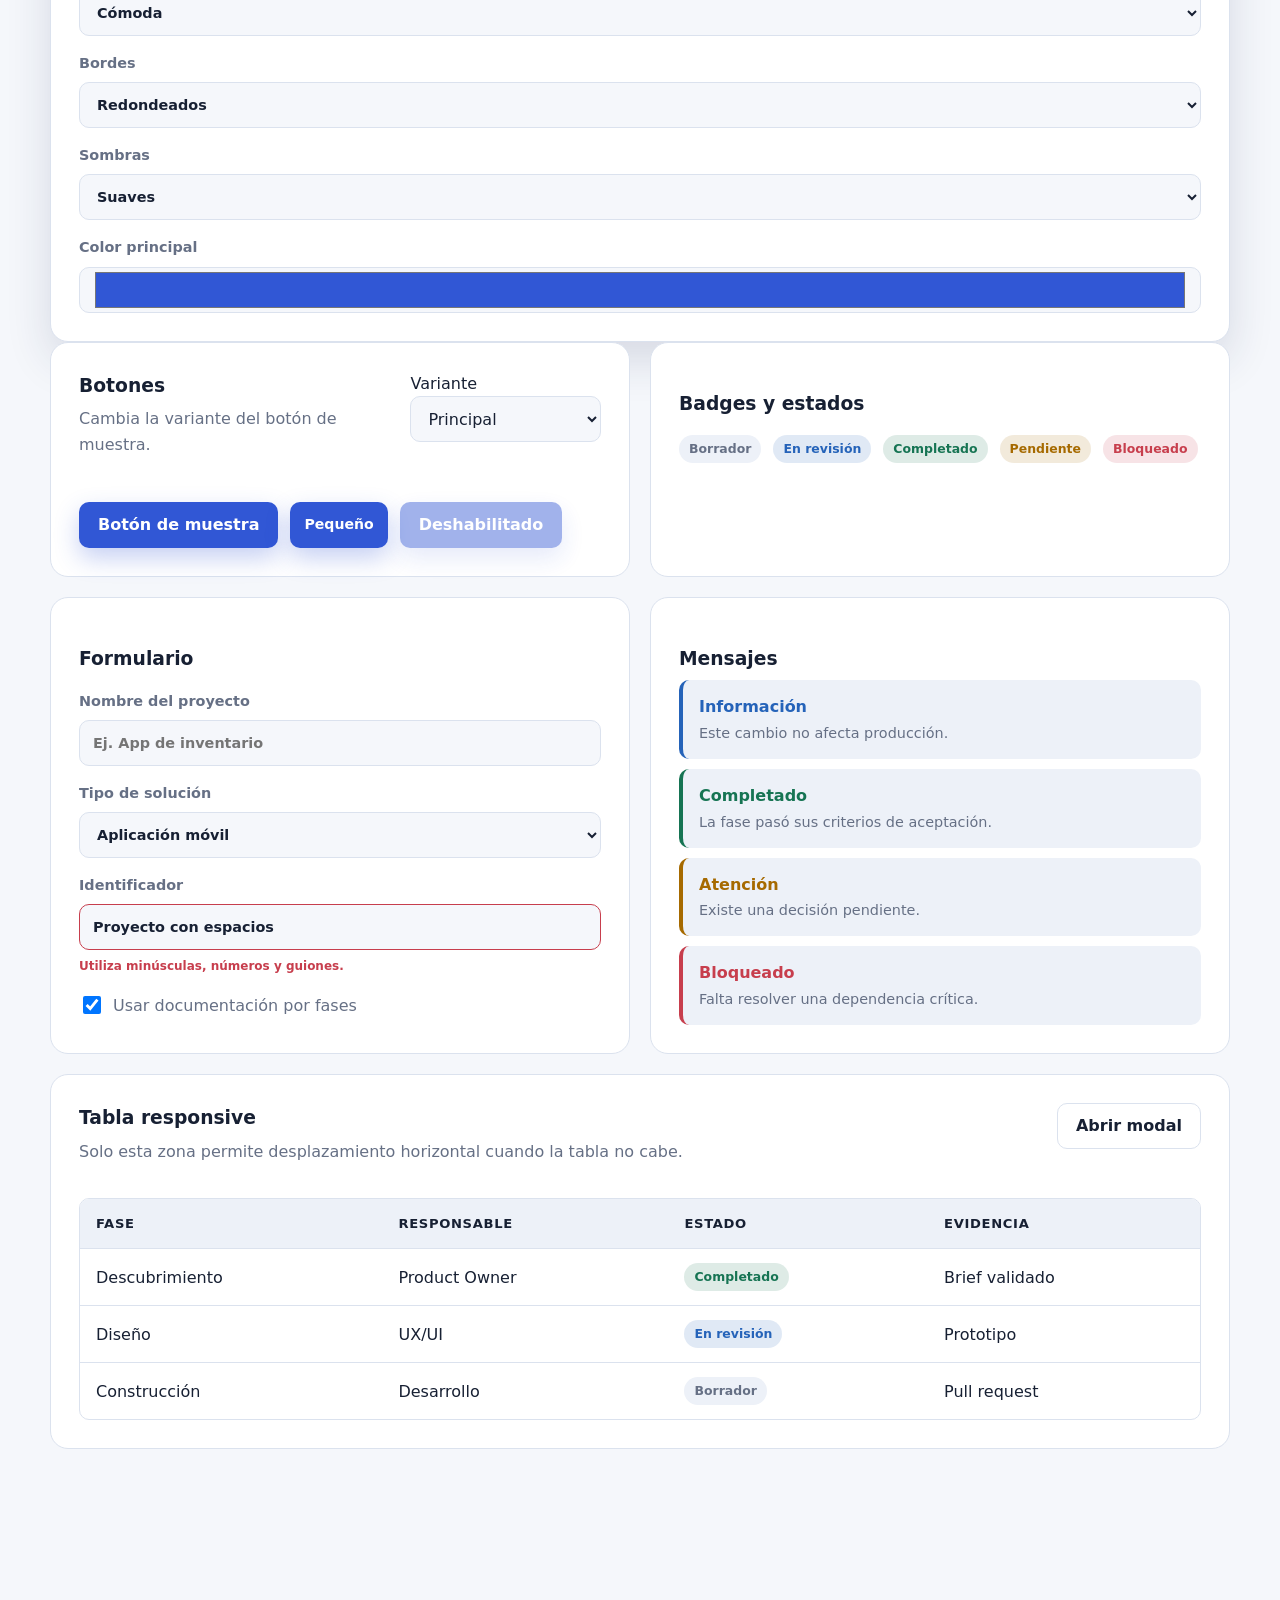
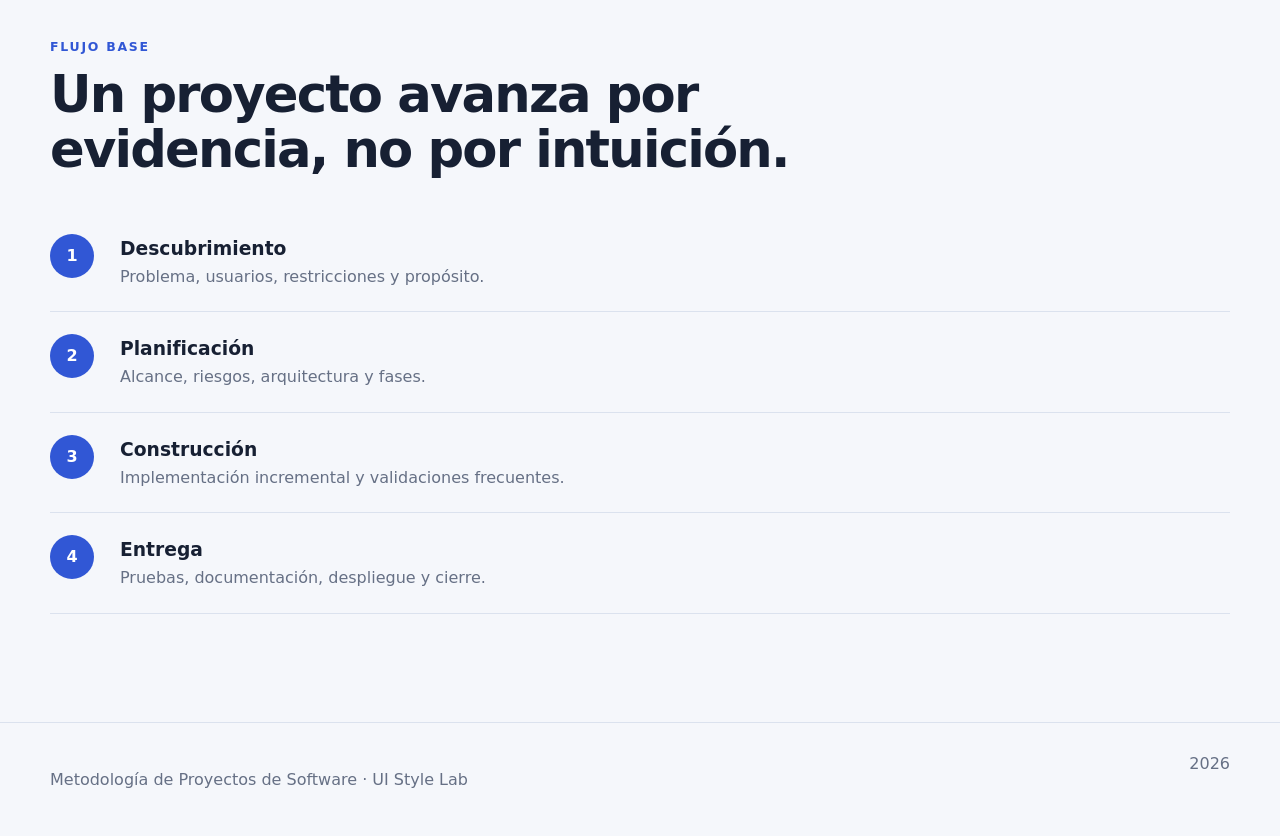
==== commit 3279b246: "feat(ui): convertir style lab en laboratorio interactivo" ====
--- a/index.html
+++ b/index.html
@@ -1,5 +1,5 @@
 <!doctype html>
-<html lang="es" data-theme="light">
+<html lang="es" data-theme="light" data-density="comfortable" data-radius="rounded" data-shadow="soft">
 <head>
   <meta charset="utf-8">
   <meta name="viewport" content="width=device-width, initial-scale=1">
@@ -10,54 +10,32 @@
 </head>
 <body>
   <a class="skip-link" href="#contenido">Saltar al contenido principal</a>
-
   <header class="topbar">
-    <a class="brand" href="#inicio" aria-label="Ir al inicio">
-      <span class="brand-mark" aria-hidden="true">MP</span>
-      <span>Metodología de Software</span>
-    </a>
-
+    <a class="brand" href="#inicio" aria-label="Ir al inicio"><span class="brand-mark" aria-hidden="true">MP</span><span>Metodología de Software</span></a>
     <button id="menuToggle" class="icon-button menu-toggle" type="button" aria-expanded="false" aria-controls="mainNav" aria-label="Abrir navegación">☰</button>
-
     <nav id="mainNav" class="nav" aria-label="Navegación principal">
-      <a href="#fundamentos">Fundamentos</a>
-      <a href="#tokens">Tokens</a>
-      <a href="#componentes">Componentes</a>
-      <a href="#flujo">Flujo</a>
+      <a href="#fundamentos">Fundamentos</a><a href="#tokens">Tokens</a><a href="#componentes">Componentes</a><a href="#flujo">Flujo</a>
     </nav>
-
     <button id="themeToggle" class="icon-button" type="button" aria-label="Cambiar tema" aria-pressed="false">◐</button>
   </header>
 
   <main id="contenido">
     <section id="inicio" class="hero section">
       <div class="hero-copy">
-        <span class="eyebrow">Design System · Fase 2</span>
+        <span class="eyebrow">UI Style Lab · Fase 5</span>
         <h1>Una base reutilizable para diseñar y ejecutar proyectos de software.</h1>
-        <p>Este repositorio reúne metodología, decisiones, plantillas y componentes visuales para iniciar proyectos con una estructura consistente, accesible y escalable.</p>
-        <div class="actions">
-          <a class="button primary" href="#componentes">Explorar componentes</a>
-          <a class="button secondary" href="#tokens">Revisar tokens</a>
-        </div>
+        <p>Prueba componentes, modifica estilos y compara decisiones visuales sin editar manualmente el código.</p>
+        <div class="actions"><a class="button primary" href="#componentes">Abrir laboratorio</a><a class="button secondary" href="#tokens">Revisar tokens</a></div>
       </div>
-
       <aside class="hero-panel card">
-        <span class="status"><span aria-hidden="true"></span> Fase activa</span>
-        <h2>Sistema visual en construcción</h2>
-        <ul class="check-list">
-          <li>Tokens semánticos</li>
-          <li>Componentes y estados</li>
-          <li>Accesibilidad básica</li>
-          <li>Responsive móvil, escritorio y TV</li>
-        </ul>
+        <span class="status"><span aria-hidden="true"></span> Laboratorio activo</span>
+        <h2>Diseño adaptable e interactivo</h2>
+        <ul class="check-list"><li>Responsive móvil real</li><li>Controles visuales</li><li>Variantes reutilizables</li><li>Preferencias persistentes</li></ul>
       </aside>
     </section>
 
     <section id="fundamentos" class="section">
-      <div class="section-heading">
-        <span class="eyebrow">Fundamentos</span>
-        <h2>Principios que deben sobrevivir a cualquier tecnología.</h2>
-      </div>
+      <div class="section-heading"><span class="eyebrow">Fundamentos</span><h2>Principios que deben sobrevivir a cualquier tecnología.</h2></div>
       <div class="grid three-columns">
         <article class="card"><span class="card-number">01</span><h3>Claridad</h3><p>Cada fase debe tener objetivo, alcance, criterios de aceptación y evidencia.</p></article>
         <article class="card"><span class="card-number">02</span><h3>Trazabilidad</h3><p>Las decisiones importantes deben quedar registradas y vinculadas al cambio realizado.</p></article>
@@ -66,159 +44,47 @@
     </section>
 
     <section id="tokens" class="section surface-section">
-      <div class="section-heading">
-        <span class="eyebrow">Design tokens</span>
-        <h2>Decisiones visuales convertidas en variables reutilizables.</h2>
-        <p>Los componentes consumen nombres semánticos, evitando colores o medidas aisladas sin contexto.</p>
-      </div>
-
+      <div class="section-heading"><span class="eyebrow">Design tokens</span><h2>Decisiones visuales convertidas en variables reutilizables.</h2><p>Los componentes consumen nombres semánticos y responden a los controles del laboratorio.</p></div>
       <div class="token-layout">
-        <article class="card demo-card">
-          <h3>Colores semánticos</h3>
-          <div class="swatches">
-            <div><span class="swatch primary-swatch"></span><small>Primary</small></div>
-            <div><span class="swatch accent-swatch"></span><small>Accent</small></div>
-            <div><span class="swatch surface-swatch"></span><small>Surface</small></div>
-            <div><span class="swatch text-swatch"></span><small>Text</small></div>
-            <div><span class="swatch success-swatch"></span><small>Success</small></div>
-            <div><span class="swatch warning-swatch"></span><small>Warning</small></div>
-            <div><span class="swatch danger-swatch"></span><small>Danger</small></div>
-            <div><span class="swatch border-swatch"></span><small>Border</small></div>
-          </div>
-        </article>
-
-        <article class="card demo-card">
-          <h3>Escala de espaciado</h3>
-          <div class="spacing-scale" aria-label="Escala visual de espaciado">
-            <div><span class="space space-1"></span><code>4 px</code></div>
-            <div><span class="space space-2"></span><code>8 px</code></div>
-            <div><span class="space space-3"></span><code>12 px</code></div>
-            <div><span class="space space-4"></span><code>16 px</code></div>
-            <div><span class="space space-6"></span><code>24 px</code></div>
-            <div><span class="space space-8"></span><code>32 px</code></div>
-          </div>
-        </article>
-
-        <article class="card demo-card typography-demo">
-          <h3>Escala tipográfica</h3>
-          <p class="type-display">Display</p>
-          <p class="type-heading">Heading</p>
-          <p class="type-title">Title</p>
-          <p class="type-body">Body: texto principal para lectura y contenido.</p>
-          <p class="type-caption">Caption: metadatos y ayuda secundaria.</p>
-        </article>
-
-        <article class="card demo-card">
-          <h3>Radio y elevación</h3>
-          <div class="elevation-grid">
-            <div class="elevation elevation-1">Nivel 1</div>
-            <div class="elevation elevation-2">Nivel 2</div>
-            <div class="elevation elevation-3">Nivel 3</div>
-          </div>
-        </article>
+        <article class="card demo-card"><h3>Colores semánticos</h3><div class="swatches">
+          <div><span class="swatch primary-swatch"></span><small>Primary</small></div><div><span class="swatch accent-swatch"></span><small>Accent</small></div><div><span class="swatch surface-swatch"></span><small>Surface</small></div><div><span class="swatch text-swatch"></span><small>Text</small></div><div><span class="swatch success-swatch"></span><small>Success</small></div><div><span class="swatch warning-swatch"></span><small>Warning</small></div><div><span class="swatch danger-swatch"></span><small>Danger</small></div><div><span class="swatch border-swatch"></span><small>Border</small></div>
+        </div></article>
+        <article class="card demo-card"><h3>Escala de espaciado</h3><div class="spacing-scale"><div><span class="space space-1"></span><code>4 px</code></div><div><span class="space space-2"></span><code>8 px</code></div><div><span class="space space-3"></span><code>12 px</code></div><div><span class="space space-4"></span><code>16 px</code></div><div><span class="space space-6"></span><code>24 px</code></div><div><span class="space space-8"></span><code>32 px</code></div></div></article>
+        <article class="card demo-card typography-demo"><h3>Escala tipográfica</h3><p class="type-display">Display</p><p class="type-heading">Heading</p><p class="type-title">Title</p><p class="type-body">Body: texto principal para lectura y contenido.</p><p class="type-caption">Caption: metadatos y ayuda secundaria.</p></article>
+        <article class="card demo-card"><h3>Radio y elevación</h3><div class="elevation-grid"><div class="elevation elevation-1">Nivel 1</div><div class="elevation elevation-2">Nivel 2</div><div class="elevation elevation-3">Nivel 3</div></div></article>
       </div>
     </section>
 
     <section id="componentes" class="section">
-      <div class="section-heading">
-        <span class="eyebrow">UI Style Lab</span>
-        <h2>Componentes, variantes y estados.</h2>
-      </div>
+      <div class="section-heading"><span class="eyebrow">UI Style Lab</span><h2>Modifica cada decisión visual desde el navegador.</h2><p>Los controles cambian la apariencia en tiempo real y guardan la selección en este dispositivo.</p></div>
+
+      <section class="lab-toolbar card" aria-labelledby="labTitle">
+        <div class="lab-toolbar-heading"><div><span class="eyebrow">Controles globales</span><h3 id="labTitle">Configuración visual</h3></div><button id="resetStyles" class="button secondary small" type="button">Restablecer</button></div>
+        <div class="lab-controls">
+          <label class="field">Densidad<select id="densityControl"><option value="comfortable">Cómoda</option><option value="compact">Compacta</option></select></label>
+          <label class="field">Bordes<select id="radiusControl"><option value="rounded">Redondeados</option><option value="soft">Suaves</option><option value="square">Rectos</option></select></label>
+          <label class="field">Sombras<select id="shadowControl"><option value="soft">Suaves</option><option value="strong">Marcadas</option><option value="none">Sin sombras</option></select></label>
+          <label class="field">Color principal<input id="primaryColorControl" type="color" value="#3157d5"></label>
+        </div>
+      </section>
 
       <div class="component-grid">
         <article class="card demo-card">
-          <h3>Botones</h3>
-          <div class="demo-row">
-            <button class="button primary" type="button" data-toast="Acción principal ejecutada">Principal</button>
-            <button class="button secondary" type="button">Secundario</button>
-            <button class="button ghost" type="button">Texto</button>
-            <button class="button danger-button" type="button">Eliminar</button>
-            <button class="button primary small" type="button">Pequeño</button>
-            <button class="button primary" type="button" disabled>Deshabilitado</button>
-          </div>
+          <div class="card-heading-row"><div><h3>Botones</h3><p>Cambia la variante del botón de muestra.</p></div><label class="inline-control">Variante<select id="buttonVariantControl"><option value="primary">Principal</option><option value="secondary">Secundario</option><option value="ghost">Texto</option><option value="danger-button">Peligro</option></select></label></div>
+          <div class="demo-row"><button id="buttonPreview" class="button primary" type="button" data-toast="Acción de prueba ejecutada">Botón de muestra</button><button class="button primary small" type="button">Pequeño</button><button class="button primary" type="button" disabled>Deshabilitado</button></div>
         </article>
-
-        <article class="card demo-card">
-          <h3>Badges y estados</h3>
-          <div class="demo-row compact-row">
-            <span class="badge neutral">Borrador</span>
-            <span class="badge info">En revisión</span>
-            <span class="badge success">Completado</span>
-            <span class="badge warning">Pendiente</span>
-            <span class="badge danger">Bloqueado</span>
-          </div>
-        </article>
-
-        <article class="card demo-card">
-          <h3>Formulario</h3>
-          <label class="field">Nombre del proyecto<input type="text" placeholder="Ej. App de inventario"></label>
-          <label class="field">Tipo de solución<select><option>Aplicación móvil</option><option>Sitio web</option><option>API</option><option>Aplicación para TV</option></select></label>
-          <label class="field field-error">Identificador<input type="text" value="Proyecto con espacios" aria-describedby="idError" aria-invalid="true"><small id="idError">Utiliza minúsculas, números y guiones.</small></label>
-          <label class="checkbox"><input type="checkbox" checked> Usar documentación por fases</label>
-        </article>
-
-        <article class="card demo-card">
-          <h3>Mensajes</h3>
-          <div class="stack">
-            <div class="alert info"><strong>Información</strong><span>Este cambio no afecta producción.</span></div>
-            <div class="alert success"><strong>Completado</strong><span>La fase pasó sus criterios de aceptación.</span></div>
-            <div class="alert warning"><strong>Atención</strong><span>Existe una decisión pendiente.</span></div>
-            <div class="alert danger"><strong>Bloqueado</strong><span>Falta resolver una dependencia crítica.</span></div>
-          </div>
-        </article>
-
-        <article class="card demo-card full-span">
-          <div class="card-heading-row">
-            <div><h3>Tabla responsive</h3><p>En pantallas pequeñas permite desplazamiento horizontal sin romper el diseño.</p></div>
-            <button id="openModal" class="button secondary" type="button">Abrir modal</button>
-          </div>
-          <div class="table-wrapper" tabindex="0" aria-label="Tabla de fases del proyecto">
-            <table>
-              <thead><tr><th>Fase</th><th>Responsable</th><th>Estado</th><th>Evidencia</th></tr></thead>
-              <tbody>
-                <tr><td>Descubrimiento</td><td>Product Owner</td><td><span class="badge success">Completado</span></td><td>Brief validado</td></tr>
-                <tr><td>Diseño</td><td>UX/UI</td><td><span class="badge info">En revisión</span></td><td>Prototipo</td></tr>
-                <tr><td>Construcción</td><td>Desarrollo</td><td><span class="badge neutral">Borrador</span></td><td>Pull request</td></tr>
-              </tbody>
-            </table>
-          </div>
-        </article>
+        <article class="card demo-card"><h3>Badges y estados</h3><div class="demo-row compact-row"><span class="badge neutral">Borrador</span><span class="badge info">En revisión</span><span class="badge success">Completado</span><span class="badge warning">Pendiente</span><span class="badge danger">Bloqueado</span></div></article>
+        <article class="card demo-card"><h3>Formulario</h3><label class="field">Nombre del proyecto<input type="text" placeholder="Ej. App de inventario"></label><label class="field">Tipo de solución<select><option>Aplicación móvil</option><option>Sitio web</option><option>API</option><option>Aplicación para TV</option></select></label><label class="field field-error">Identificador<input type="text" value="Proyecto con espacios" aria-describedby="idError" aria-invalid="true"><small id="idError">Utiliza minúsculas, números y guiones.</small></label><label class="checkbox"><input type="checkbox" checked> Usar documentación por fases</label></article>
+        <article class="card demo-card"><h3>Mensajes</h3><div class="stack"><div class="alert info"><strong>Información</strong><span>Este cambio no afecta producción.</span></div><div class="alert success"><strong>Completado</strong><span>La fase pasó sus criterios de aceptación.</span></div><div class="alert warning"><strong>Atención</strong><span>Existe una decisión pendiente.</span></div><div class="alert danger"><strong>Bloqueado</strong><span>Falta resolver una dependencia crítica.</span></div></div></article>
+        <article class="card demo-card full-span"><div class="card-heading-row"><div><h3>Tabla responsive</h3><p>Solo esta zona permite desplazamiento horizontal cuando la tabla no cabe.</p></div><button id="openModal" class="button secondary" type="button">Abrir modal</button></div><div class="table-wrapper" tabindex="0" aria-label="Tabla de fases del proyecto"><table><thead><tr><th>Fase</th><th>Responsable</th><th>Estado</th><th>Evidencia</th></tr></thead><tbody><tr><td>Descubrimiento</td><td>Product Owner</td><td><span class="badge success">Completado</span></td><td>Brief validado</td></tr><tr><td>Diseño</td><td>UX/UI</td><td><span class="badge info">En revisión</span></td><td>Prototipo</td></tr><tr><td>Construcción</td><td>Desarrollo</td><td><span class="badge neutral">Borrador</span></td><td>Pull request</td></tr></tbody></table></div></article>
       </div>
     </section>
 
-    <section id="flujo" class="section">
-      <div class="section-heading">
-        <span class="eyebrow">Flujo base</span>
-        <h2>Un proyecto avanza por evidencia, no por intuición.</h2>
-      </div>
-      <ol class="timeline">
-        <li><span>1</span><div><h3>Descubrimiento</h3><p>Problema, usuarios, restricciones y propósito.</p></div></li>
-        <li><span>2</span><div><h3>Planificación</h3><p>Alcance, riesgos, arquitectura y fases.</p></div></li>
-        <li><span>3</span><div><h3>Construcción</h3><p>Implementación incremental y validaciones frecuentes.</p></div></li>
-        <li><span>4</span><div><h3>Entrega</h3><p>Pruebas, documentación, despliegue y cierre.</p></div></li>
-      </ol>
-    </section>
+    <section id="flujo" class="section"><div class="section-heading"><span class="eyebrow">Flujo base</span><h2>Un proyecto avanza por evidencia, no por intuición.</h2></div><ol class="timeline"><li><span>1</span><div><h3>Descubrimiento</h3><p>Problema, usuarios, restricciones y propósito.</p></div></li><li><span>2</span><div><h3>Planificación</h3><p>Alcance, riesgos, arquitectura y fases.</p></div></li><li><span>3</span><div><h3>Construcción</h3><p>Implementación incremental y validaciones frecuentes.</p></div></li><li><span>4</span><div><h3>Entrega</h3><p>Pruebas, documentación, despliegue y cierre.</p></div></li></ol></section>
   </main>
 
-  <dialog id="demoModal" class="modal" aria-labelledby="modalTitle">
-    <div class="modal-content">
-      <div class="card-heading-row">
-        <div><span class="eyebrow">Componente</span><h2 id="modalTitle">Modal accesible</h2></div>
-        <button id="closeModal" class="icon-button" type="button" aria-label="Cerrar modal">×</button>
-      </div>
-      <p>Utiliza el elemento nativo <code>dialog</code>, conserva el foco dentro del modal y permite cerrarlo con Escape.</p>
-      <div class="actions modal-actions">
-        <button id="cancelModal" class="button secondary" type="button">Cancelar</button>
-        <button id="confirmModal" class="button primary" type="button">Confirmar</button>
-      </div>
-    </div>
-  </dialog>
-
+  <dialog id="demoModal" class="modal" aria-labelledby="modalTitle"><div class="modal-content"><div class="card-heading-row"><div><span class="eyebrow">Componente</span><h2 id="modalTitle">Modal accesible</h2></div><button id="closeModal" class="icon-button" type="button" aria-label="Cerrar modal">×</button></div><p>Utiliza el elemento nativo <code>dialog</code> y permite cerrarlo con Escape.</p><div class="actions modal-actions"><button id="cancelModal" class="button secondary" type="button">Cancelar</button><button id="confirmModal" class="button primary" type="button">Confirmar</button></div></div></dialog>
   <div id="toast" class="toast" role="status" aria-live="polite" aria-atomic="true"></div>
-
-  <footer class="footer">
-    <p>Metodología de Proyectos de Software · Design System</p>
-    <span id="currentYear"></span>
-  </footer>
+  <footer class="footer"><p>Metodología de Proyectos de Software · UI Style Lab</p><span id="currentYear"></span></footer>
 </body>
-</html>+</html>
--- a/style.css
+++ b/style.css
@@ -1,52 +1,100 @@
 :root {
   color-scheme: light;
-  --primary: #3157d5;
-  --primary-strong: #213fa8;
-  --accent: #18a47b;
-  --background: #f5f7fb;
-  --surface: #ffffff;
-  --surface-muted: #edf1f8;
-  --text: #172033;
-  --text-muted: #667085;
-  --border: #dbe2ee;
-  --danger: #c73e4d;
-  --warning: #a66a00;
-  --success: #167453;
-  --shadow: 0 18px 45px rgba(31, 45, 82, .10);
+
+  --color-primary: #3157d5;
+  --color-primary-strong: #213fa8;
+  --color-primary-soft: #e8edff;
+  --color-accent: #18a47b;
+  --color-background: #f5f7fb;
+  --color-surface: #ffffff;
+  --color-surface-muted: #edf1f8;
+  --color-text: #172033;
+  --color-text-muted: #667085;
+  --color-border: #dbe2ee;
+  --color-info: #2563b9;
+  --color-danger: #c73e4d;
+  --color-warning: #a66a00;
+  --color-success: #167453;
+
+  --space-1: 4px;
+  --space-2: 8px;
+  --space-3: 12px;
+  --space-4: 16px;
+  --space-5: 20px;
+  --space-6: 24px;
+  --space-8: 32px;
+  --space-10: 40px;
+  --space-12: 48px;
+  --space-16: 64px;
+  --space-20: 80px;
+
   --radius-sm: 10px;
   --radius-md: 18px;
   --radius-lg: 28px;
+  --radius-pill: 999px;
+
+  --shadow-1: 0 4px 14px rgba(31, 45, 82, .08);
+  --shadow-2: 0 12px 30px rgba(31, 45, 82, .10);
+  --shadow-3: 0 18px 45px rgba(31, 45, 82, .14);
+
+  --duration-fast: 150ms;
+  --duration-normal: 220ms;
+  --ease-standard: cubic-bezier(.2, 0, 0, 1);
   --container: 1180px;
 }
 
 html[data-theme="dark"] {
   color-scheme: dark;
-  --primary: #8ea6ff;
-  --primary-strong: #b7c4ff;
-  --accent: #61d2ae;
-  --background: #0d1320;
-  --surface: #151d2c;
-  --surface-muted: #202a3d;
-  --text: #f4f7fb;
-  --text-muted: #aab5c7;
-  --border: #2c3850;
-  --danger: #ff8d99;
-  --warning: #ffc46b;
-  --success: #75deb8;
-  --shadow: 0 18px 45px rgba(0, 0, 0, .28);
+  --color-primary: #8ea6ff;
+  --color-primary-strong: #b7c4ff;
+  --color-primary-soft: #202d58;
+  --color-accent: #61d2ae;
+  --color-background: #0d1320;
+  --color-surface: #151d2c;
+  --color-surface-muted: #202a3d;
+  --color-text: #f4f7fb;
+  --color-text-muted: #aab5c7;
+  --color-border: #2c3850;
+  --color-info: #8dbbff;
+  --color-danger: #ff8d99;
+  --color-warning: #ffc46b;
+  --color-success: #75deb8;
+  --shadow-1: 0 4px 14px rgba(0, 0, 0, .18);
+  --shadow-2: 0 12px 30px rgba(0, 0, 0, .24);
+  --shadow-3: 0 18px 45px rgba(0, 0, 0, .30);
 }
 
 * { box-sizing: border-box; }
-html { scroll-behavior: smooth; }
+html { scroll-behavior: smooth; scroll-padding-top: 88px; }
 body {
   margin: 0;
-  background: var(--background);
-  color: var(--text);
+  background: var(--color-background);
+  color: var(--color-text);
   font-family: Inter, ui-sans-serif, system-ui, -apple-system, BlinkMacSystemFont, "Segoe UI", sans-serif;
   line-height: 1.6;
 }
 button, input, select { font: inherit; }
 a { color: inherit; text-decoration: none; }
+code { padding: 2px 6px; background: var(--color-surface-muted); border-radius: 6px; }
+
+:focus-visible {
+  outline: 3px solid color-mix(in srgb, var(--color-primary) 45%, transparent);
+  outline-offset: 3px;
+}
+
+.skip-link {
+  position: fixed;
+  top: 10px;
+  left: 10px;
+  z-index: 100;
+  padding: 10px 14px;
+  color: white;
+  background: var(--color-primary-strong);
+  border-radius: var(--radius-sm);
+  transform: translateY(-160%);
+  transition: transform var(--duration-fast) var(--ease-standard);
+}
+.skip-link:focus { transform: translateY(0); }
 
 .topbar {
   position: sticky;
@@ -54,106 +102,225 @@
   z-index: 20;
   display: flex;
   align-items: center;
-  gap: 24px;
+  gap: var(--space-6);
   min-height: 72px;
   padding: 12px max(20px, calc((100vw - var(--container)) / 2));
-  background: color-mix(in srgb, var(--background) 86%, transparent);
-  border-bottom: 1px solid var(--border);
+  background: color-mix(in srgb, var(--color-background) 86%, transparent);
+  border-bottom: 1px solid var(--color-border);
   backdrop-filter: blur(18px);
 }
 .brand { display: flex; align-items: center; gap: 10px; font-weight: 800; }
 .brand-mark {
-  display: grid; place-items: center; width: 38px; aspect-ratio: 1;
-  color: white; background: var(--primary); border-radius: 12px;
-}
-.nav { display: flex; gap: 22px; margin-left: auto; color: var(--text-muted); }
-.nav a:hover { color: var(--text); }
+  display: grid;
+  place-items: center;
+  width: 38px;
+  aspect-ratio: 1;
+  color: white;
+  background: var(--color-primary);
+  border-radius: 12px;
+}
+.nav { display: flex; gap: 22px; margin-left: auto; color: var(--color-text-muted); }
+.nav a { padding: 8px 0; }
+.nav a:hover { color: var(--color-text); }
 .icon-button {
-  width: 42px; height: 42px; border: 1px solid var(--border); border-radius: 50%;
-  color: var(--text); background: var(--surface); cursor: pointer;
-}
+  display: grid;
+  place-items: center;
+  width: 42px;
+  height: 42px;
+  flex: 0 0 auto;
+  border: 1px solid var(--color-border);
+  border-radius: 50%;
+  color: var(--color-text);
+  background: var(--color-surface);
+  cursor: pointer;
+}
+.menu-toggle { display: none; margin-left: auto; }
 
 .section { width: min(calc(100% - 40px), var(--container)); margin: 0 auto; padding: 92px 0; }
 .hero { min-height: calc(100vh - 72px); display: grid; grid-template-columns: 1.35fr .65fr; align-items: center; gap: 54px; }
 .hero h1 { max-width: 850px; margin: 14px 0 20px; font-size: clamp(2.7rem, 6vw, 5.9rem); line-height: .98; letter-spacing: -.055em; }
-.hero-copy > p { max-width: 720px; color: var(--text-muted); font-size: clamp(1.05rem, 2vw, 1.3rem); }
-.eyebrow { color: var(--primary); font-size: .78rem; font-weight: 850; letter-spacing: .14em; text-transform: uppercase; }
+.hero-copy > p { max-width: 720px; color: var(--color-text-muted); font-size: clamp(1.05rem, 2vw, 1.3rem); }
+.eyebrow { color: var(--color-primary); font-size: .78rem; font-weight: 850; letter-spacing: .14em; text-transform: uppercase; }
 .actions, .demo-row { display: flex; flex-wrap: wrap; gap: 12px; margin-top: 28px; }
+.compact-row { margin-top: 16px; }
 
 .button {
-  display: inline-flex; align-items: center; justify-content: center; min-height: 46px; padding: 0 18px;
-  border: 1px solid transparent; border-radius: var(--radius-sm); font-weight: 750; cursor: pointer;
-  transition: transform .2s ease, box-shadow .2s ease, background .2s ease;
-}
+  display: inline-flex;
+  align-items: center;
+  justify-content: center;
+  min-height: 46px;
+  padding: 0 18px;
+  border: 1px solid transparent;
+  border-radius: var(--radius-sm);
+  font-weight: 750;
+  cursor: pointer;
+  transition: transform var(--duration-normal) var(--ease-standard), box-shadow var(--duration-normal) var(--ease-standard), background var(--duration-normal) var(--ease-standard);
+}
+.button.small { min-height: 36px; padding-inline: 13px; font-size: .88rem; }
 .button:hover:not(:disabled) { transform: translateY(-2px); }
-.button.primary { color: #fff; background: var(--primary); box-shadow: 0 10px 24px color-mix(in srgb, var(--primary) 28%, transparent); }
-.button.secondary { color: var(--text); background: var(--surface); border-color: var(--border); }
-.button.ghost { color: var(--primary); background: transparent; }
+.button:active:not(:disabled) { transform: translateY(0); }
+.button.primary { color: #fff; background: var(--color-primary); box-shadow: 0 10px 24px color-mix(in srgb, var(--color-primary) 28%, transparent); }
+.button.secondary { color: var(--color-text); background: var(--color-surface); border-color: var(--color-border); }
+.button.ghost { color: var(--color-primary); background: transparent; }
+.button.danger-button { color: #fff; background: var(--color-danger); }
 .button:disabled { opacity: .45; cursor: not-allowed; }
 
-.card { padding: 28px; background: var(--surface); border: 1px solid var(--border); border-radius: var(--radius-md); box-shadow: var(--shadow); }
+.card { padding: 28px; background: var(--color-surface); border: 1px solid var(--color-border); border-radius: var(--radius-md); box-shadow: var(--shadow-3); }
 .hero-panel { transform: rotate(1.5deg); }
-.status { display: inline-flex; align-items: center; gap: 8px; color: var(--success); font-size: .85rem; font-weight: 800; }
+.status { display: inline-flex; align-items: center; gap: 8px; color: var(--color-success); font-size: .85rem; font-weight: 800; }
 .status span { width: 9px; height: 9px; border-radius: 50%; background: currentColor; box-shadow: 0 0 0 5px color-mix(in srgb, currentColor 15%, transparent); }
-.check-list { display: grid; gap: 10px; padding: 0; list-style: none; color: var(--text-muted); }
-.check-list li::before { content: "✓"; margin-right: 10px; color: var(--accent); font-weight: 900; }
+.check-list { display: grid; gap: 10px; padding: 0; list-style: none; color: var(--color-text-muted); }
+.check-list li::before { content: "✓"; margin-right: 10px; color: var(--color-accent); font-weight: 900; }
 
 .section-heading { max-width: 760px; margin-bottom: 34px; }
 .section-heading h2 { margin: 8px 0 0; font-size: clamp(2rem, 4vw, 3.5rem); line-height: 1.08; letter-spacing: -.035em; }
+.section-heading p { color: var(--color-text-muted); }
 .grid { display: grid; gap: 20px; }
 .three-columns { grid-template-columns: repeat(3, 1fr); }
-.card-number { color: var(--primary); font-size: .8rem; font-weight: 900; }
+.card-number { color: var(--color-primary); font-size: .8rem; font-weight: 900; }
 .card h3 { margin-bottom: 6px; }
-.card p { color: var(--text-muted); }
+.card p { color: var(--color-text-muted); }
 .surface-section { position: relative; }
-.component-grid { display: grid; grid-template-columns: repeat(2, 1fr); gap: 20px; }
+.token-layout, .component-grid { display: grid; grid-template-columns: repeat(2, 1fr); gap: 20px; }
 .demo-card { box-shadow: none; }
-.field { display: grid; gap: 7px; margin-top: 16px; color: var(--text-muted); font-size: .9rem; font-weight: 700; }
+.full-span { grid-column: 1 / -1; }
+.card-heading-row { display: flex; justify-content: space-between; align-items: flex-start; gap: 20px; }
+.card-heading-row h2, .card-heading-row h3, .card-heading-row p { margin-top: 0; }
+
+.swatches { display: grid; grid-template-columns: repeat(4, 1fr); gap: 12px; }
+.swatches > div { display: grid; gap: 7px; color: var(--color-text-muted); }
+.swatch { display: block; min-height: 76px; border: 1px solid var(--color-border); border-radius: var(--radius-sm); }
+.primary-swatch { background: var(--color-primary); }
+.accent-swatch { background: var(--color-accent); }
+.surface-swatch { background: var(--color-surface-muted); }
+.text-swatch { background: var(--color-text); }
+.success-swatch { background: var(--color-success); }
+.warning-swatch { background: var(--color-warning); }
+.danger-swatch { background: var(--color-danger); }
+.border-swatch { background: var(--color-border); }
+
+.spacing-scale { display: grid; gap: 12px; }
+.spacing-scale > div { display: grid; grid-template-columns: 1fr 64px; align-items: center; gap: 14px; }
+.space { display: block; height: 14px; background: var(--color-primary); border-radius: var(--radius-pill); }
+.space-1 { width: 4px; }.space-2 { width: 8px; }.space-3 { width: 12px; }.space-4 { width: 16px; }.space-6 { width: 24px; }.space-8 { width: 32px; }
+.typography-demo p { margin: 8px 0; }
+.type-display { font-size: 3rem; line-height: 1; font-weight: 850; letter-spacing: -.04em; }
+.type-heading { font-size: 2rem; line-height: 1.1; font-weight: 800; }
+.type-title { font-size: 1.25rem; font-weight: 750; }
+.type-body { font-size: 1rem; }
+.type-caption { font-size: .82rem; }
+.elevation-grid { display: grid; grid-template-columns: repeat(3, 1fr); gap: 14px; }
+.elevation { display: grid; place-items: center; min-height: 100px; background: var(--color-background); border: 1px solid var(--color-border); border-radius: var(--radius-md); }
+.elevation-1 { box-shadow: var(--shadow-1); }.elevation-2 { box-shadow: var(--shadow-2); }.elevation-3 { box-shadow: var(--shadow-3); }
+
+.badge { display: inline-flex; align-items: center; min-height: 28px; padding: 3px 10px; border-radius: var(--radius-pill); font-size: .78rem; font-weight: 800; }
+.badge.neutral { color: var(--color-text-muted); background: var(--color-surface-muted); }
+.badge.info { color: var(--color-info); background: color-mix(in srgb, var(--color-info) 14%, transparent); }
+.badge.success { color: var(--color-success); background: color-mix(in srgb, var(--color-success) 14%, transparent); }
+.badge.warning { color: var(--color-warning); background: color-mix(in srgb, var(--color-warning) 14%, transparent); }
+.badge.danger { color: var(--color-danger); background: color-mix(in srgb, var(--color-danger) 14%, transparent); }
+
+.field { display: grid; gap: 7px; margin-top: 16px; color: var(--color-text-muted); font-size: .9rem; font-weight: 700; }
 input, select {
-  width: 100%; min-height: 46px; padding: 0 13px; color: var(--text); background: var(--background);
-  border: 1px solid var(--border); border-radius: var(--radius-sm); outline: none;
-}
-input:focus, select:focus { border-color: var(--primary); box-shadow: 0 0 0 4px color-mix(in srgb, var(--primary) 14%, transparent); }
-.checkbox { display: flex; align-items: center; gap: 9px; margin-top: 16px; color: var(--text-muted); }
+  width: 100%;
+  min-height: 46px;
+  padding: 0 13px;
+  color: var(--color-text);
+  background: var(--color-background);
+  border: 1px solid var(--color-border);
+  border-radius: var(--radius-sm);
+  outline: none;
+}
+input:focus, select:focus { border-color: var(--color-primary); box-shadow: 0 0 0 4px color-mix(in srgb, var(--color-primary) 14%, transparent); }
+.field-error input { border-color: var(--color-danger); }
+.field-error small { color: var(--color-danger); }
+.checkbox { display: flex; align-items: center; gap: 9px; margin-top: 16px; color: var(--color-text-muted); }
 .checkbox input { width: 18px; min-height: 18px; }
 .stack { display: grid; gap: 10px; }
-.alert { display: grid; gap: 2px; padding: 14px 16px; border-radius: var(--radius-sm); background: var(--surface-muted); border-left: 4px solid currentColor; }
-.alert span { color: var(--text-muted); font-size: .9rem; }
-.alert.success { color: var(--success); }
-.alert.warning { color: var(--warning); }
-.alert.danger { color: var(--danger); }
-.swatches { display: grid; grid-template-columns: repeat(4, 1fr); gap: 12px; }
-.swatches > div { display: grid; gap: 7px; color: var(--text-muted); }
-.swatch { display: block; min-height: 76px; border: 1px solid var(--border); border-radius: var(--radius-sm); }
-.primary-swatch { background: var(--primary); }
-.accent-swatch { background: var(--accent); }
-.surface-swatch { background: var(--surface-muted); }
-.text-swatch { background: var(--text); }
+.alert { display: grid; gap: 2px; padding: 14px 16px; border-radius: var(--radius-sm); background: var(--color-surface-muted); border-left: 4px solid currentColor; }
+.alert span { color: var(--color-text-muted); font-size: .9rem; }
+.alert.info { color: var(--color-info); }.alert.success { color: var(--color-success); }.alert.warning { color: var(--color-warning); }.alert.danger { color: var(--color-danger); }
+
+.table-wrapper { overflow-x: auto; margin-top: 18px; border: 1px solid var(--color-border); border-radius: var(--radius-sm); }
+table { width: 100%; min-width: 720px; border-collapse: collapse; }
+th, td { padding: 14px 16px; text-align: left; border-bottom: 1px solid var(--color-border); }
+th { background: var(--color-surface-muted); font-size: .82rem; text-transform: uppercase; letter-spacing: .05em; }
+tbody tr:last-child td { border-bottom: 0; }
+tbody tr:hover { background: color-mix(in srgb, var(--color-primary) 5%, transparent); }
 
 .timeline { display: grid; gap: 0; padding: 0; list-style: none; }
-.timeline li { display: grid; grid-template-columns: 52px 1fr; gap: 18px; padding: 22px 0; border-bottom: 1px solid var(--border); }
-.timeline li > span { display: grid; place-items: center; width: 44px; height: 44px; color: white; background: var(--primary); border-radius: 50%; font-weight: 900; }
+.timeline li { display: grid; grid-template-columns: 52px 1fr; gap: 18px; padding: 22px 0; border-bottom: 1px solid var(--color-border); }
+.timeline li > span { display: grid; place-items: center; width: 44px; height: 44px; color: white; background: var(--color-primary); border-radius: 50%; font-weight: 900; }
 .timeline h3, .timeline p { margin: 0; }
-.timeline p { color: var(--text-muted); }
-.footer { display: flex; justify-content: space-between; gap: 20px; padding: 28px max(20px, calc((100vw - var(--container)) / 2)); color: var(--text-muted); border-top: 1px solid var(--border); }
+.timeline p { color: var(--color-text-muted); }
+
+.modal { width: min(calc(100% - 32px), 560px); padding: 0; color: var(--color-text); background: transparent; border: 0; }
+.modal::backdrop { background: rgba(3, 8, 20, .68); backdrop-filter: blur(4px); }
+.modal-content { padding: 28px; background: var(--color-surface); border: 1px solid var(--color-border); border-radius: var(--radius-md); box-shadow: var(--shadow-3); }
+.modal-actions { justify-content: flex-end; }
+.toast {
+  position: fixed;
+  right: 22px;
+  bottom: 22px;
+  z-index: 50;
+  max-width: min(380px, calc(100% - 44px));
+  padding: 14px 18px;
+  color: white;
+  background: var(--color-text);
+  border-radius: var(--radius-sm);
+  box-shadow: var(--shadow-3);
+  opacity: 0;
+  pointer-events: none;
+  transform: translateY(14px);
+  transition: opacity var(--duration-normal) var(--ease-standard), transform var(--duration-normal) var(--ease-standard);
+}
+.toast.visible { opacity: 1; transform: translateY(0); }
+.footer { display: flex; justify-content: space-between; gap: 20px; padding: 28px max(20px, calc((100vw - var(--container)) / 2)); color: var(--color-text-muted); border-top: 1px solid var(--color-border); }
 
 @media (max-width: 860px) {
-  .nav { display: none; }
-  .icon-button { margin-left: auto; }
+  .menu-toggle { display: grid; }
+  .nav {
+    position: absolute;
+    top: calc(100% + 1px);
+    left: 14px;
+    right: 14px;
+    display: none;
+    margin: 0;
+    padding: 12px;
+    flex-direction: column;
+    gap: 4px;
+    background: var(--color-surface);
+    border: 1px solid var(--color-border);
+    border-radius: var(--radius-md);
+    box-shadow: var(--shadow-2);
+  }
+  .nav.open { display: flex; }
+  .nav a { padding: 10px 12px; border-radius: var(--radius-sm); }
+  .nav a:hover { background: var(--color-surface-muted); }
   .hero { min-height: auto; grid-template-columns: 1fr; padding-top: 64px; }
   .hero-panel { transform: none; }
-  .three-columns, .component-grid { grid-template-columns: 1fr; }
+  .three-columns, .token-layout, .component-grid { grid-template-columns: 1fr; }
+  .full-span { grid-column: auto; }
 }
 
 @media (max-width: 520px) {
   .section { width: min(calc(100% - 28px), var(--container)); padding: 68px 0; }
-  .topbar { padding-inline: 14px; }
+  .topbar { gap: 10px; padding-inline: 14px; }
   .brand span:last-child { display: none; }
   .card { padding: 22px; }
   .swatches { grid-template-columns: repeat(2, 1fr); }
+  .elevation-grid { grid-template-columns: 1fr; }
+  .card-heading-row { flex-direction: column; }
   .footer { flex-direction: column; }
 }
 
+@media (min-width: 1500px) {
+  :root { --container: 1320px; }
+  .button, .icon-button, input, select { min-height: 52px; }
+  .icon-button { width: 52px; }
+  body { font-size: 1.08rem; }
+}
+
 @media (prefers-reduced-motion: reduce) {
-  *, *::before, *::after { scroll-behavior: auto !important; transition: none !important; }
-}
+  *, *::before, *::after { scroll-behavior: auto !important; transition: none !important; animation: none !important; }
+}
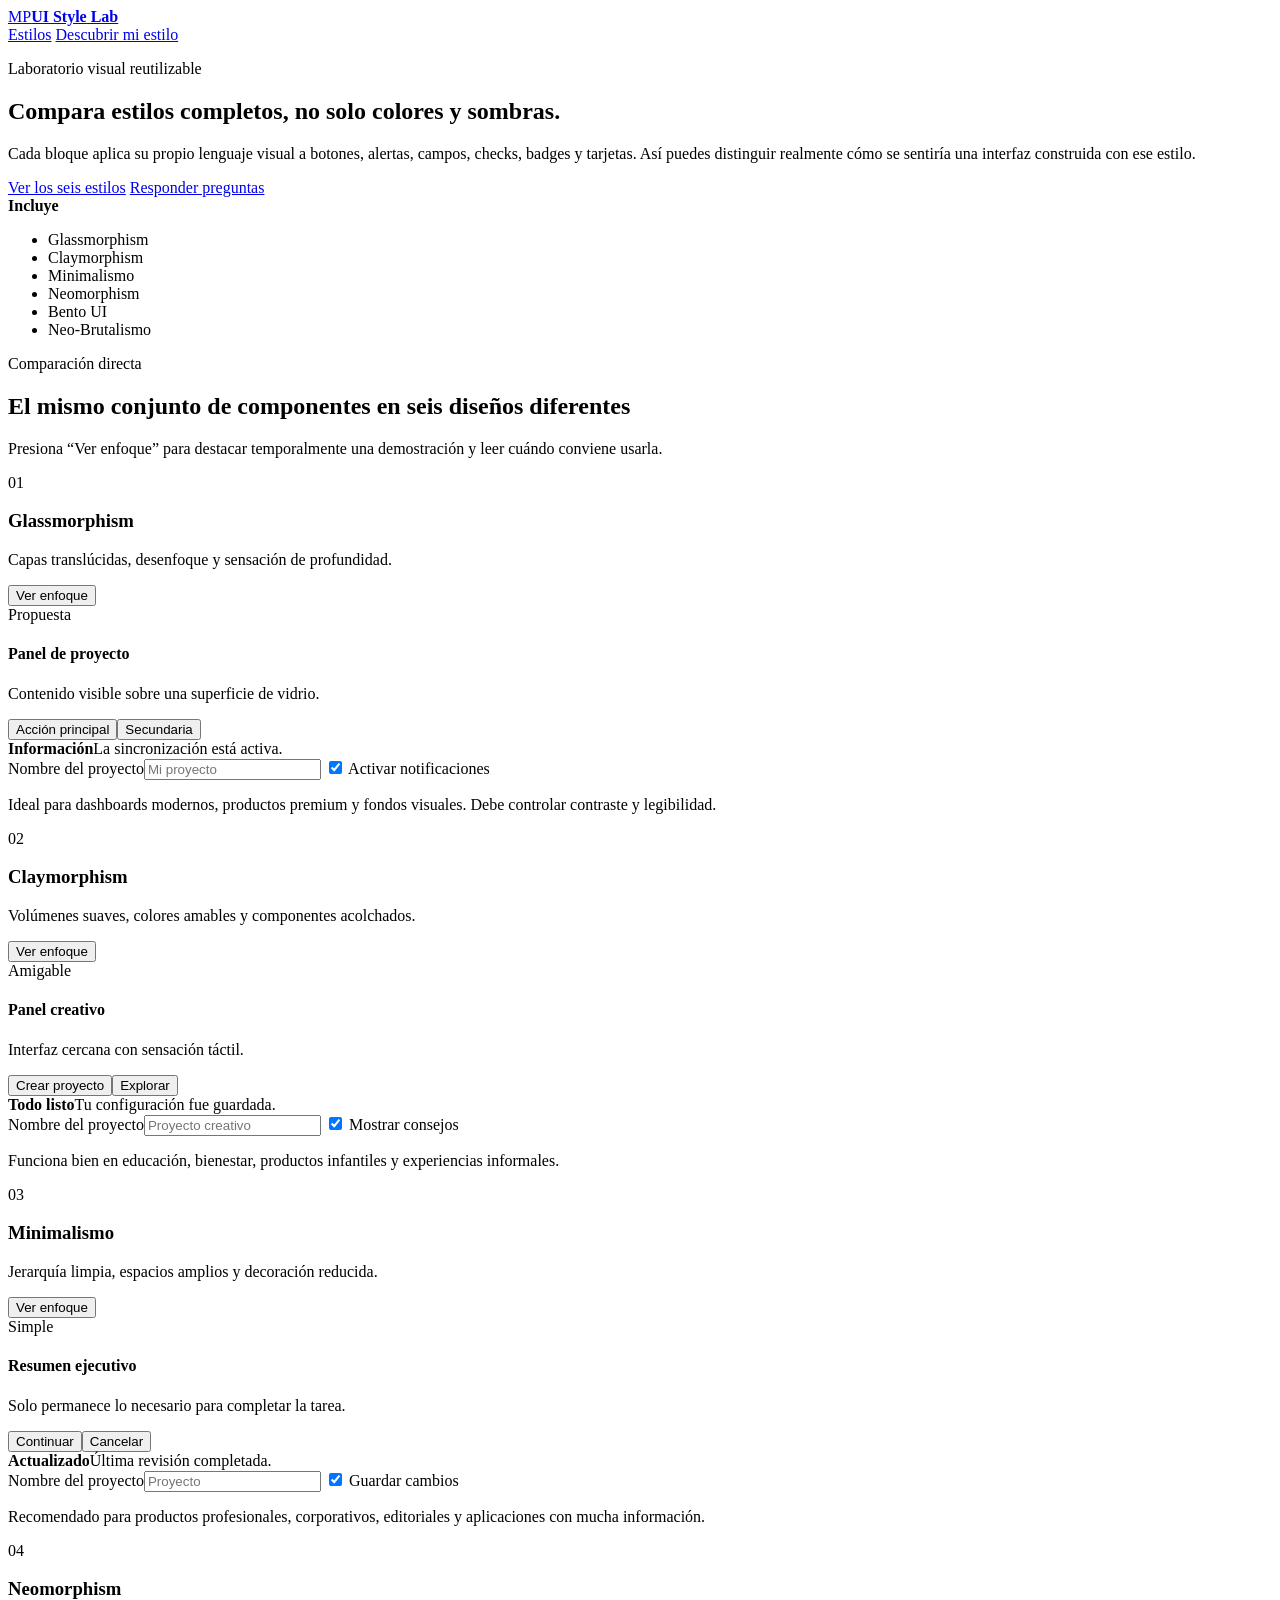
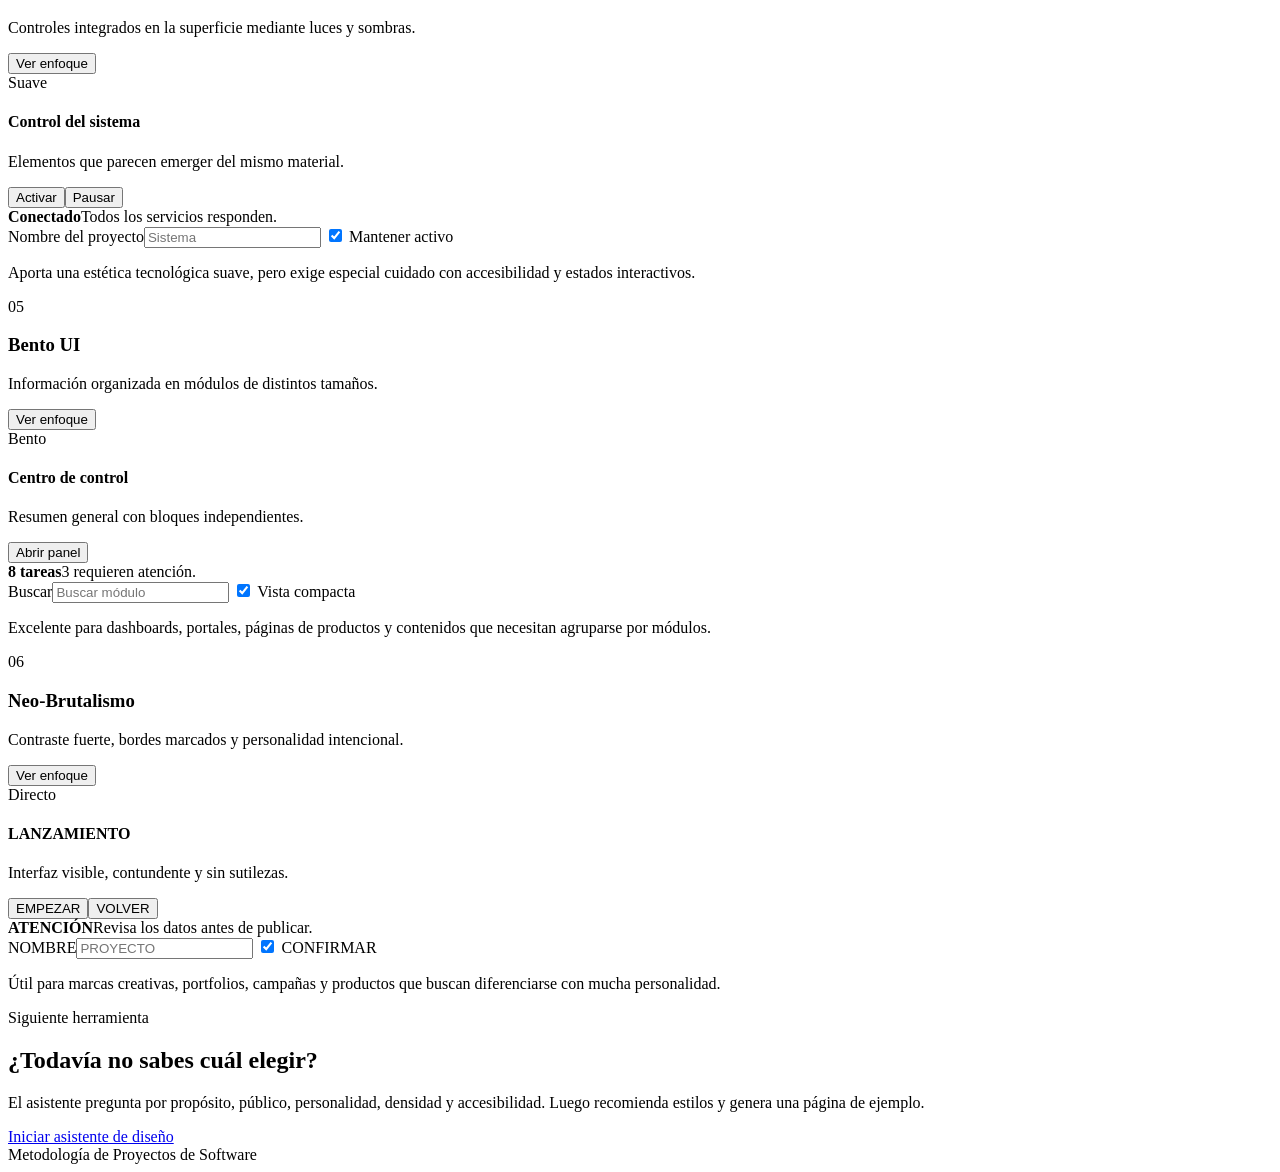
==== commit 081df0f5: "feat(ui): convertir index en galeria comparativa de estilos" ====
--- a/index.html
+++ b/index.html
@@ -1,90 +1,123 @@
 <!doctype html>
-<html lang="es" data-theme="light" data-density="comfortable" data-radius="rounded" data-shadow="soft">
+<html lang="es">
 <head>
   <meta charset="utf-8">
   <meta name="viewport" content="width=device-width, initial-scale=1">
-  <meta name="description" content="Design System y metodología reutilizable para proyectos de software.">
-  <title>Metodología de Proyectos de Software</title>
-  <link rel="stylesheet" href="style.css">
-  <script src="script.js" defer></script>
+  <meta name="description" content="Galería visual de estilos UI y asistente para recomendar diseños web.">
+  <title>UI Style Lab · Galería de estilos</title>
+  <link rel="stylesheet" href="styles-gallery.css">
+  <script src="styles-gallery.js" defer></script>
 </head>
 <body>
-  <a class="skip-link" href="#contenido">Saltar al contenido principal</a>
-  <header class="topbar">
-    <a class="brand" href="#inicio" aria-label="Ir al inicio"><span class="brand-mark" aria-hidden="true">MP</span><span>Metodología de Software</span></a>
-    <button id="menuToggle" class="icon-button menu-toggle" type="button" aria-expanded="false" aria-controls="mainNav" aria-label="Abrir navegación">☰</button>
-    <nav id="mainNav" class="nav" aria-label="Navegación principal">
-      <a href="#fundamentos">Fundamentos</a><a href="#tokens">Tokens</a><a href="#componentes">Componentes</a><a href="#flujo">Flujo</a>
+  <header class="site-header">
+    <a class="brand" href="#inicio"><span>MP</span><strong>UI Style Lab</strong></a>
+    <nav aria-label="Navegación principal">
+      <a href="#estilos">Estilos</a>
+      <a href="asistente-diseno.html" class="nav-cta">Descubrir mi estilo</a>
     </nav>
-    <button id="themeToggle" class="icon-button" type="button" aria-label="Cambiar tema" aria-pressed="false">◐</button>
   </header>
 
-  <main id="contenido">
-    <section id="inicio" class="hero section">
-      <div class="hero-copy">
-        <span class="eyebrow">UI Style Lab · Fase 5</span>
-        <h1>Una base reutilizable para diseñar y ejecutar proyectos de software.</h1>
-        <p>Prueba componentes, modifica estilos y compara decisiones visuales sin editar manualmente el código.</p>
-        <div class="actions"><a class="button primary" href="#componentes">Abrir laboratorio</a><a class="button secondary" href="#tokens">Revisar tokens</a></div>
+  <main id="inicio">
+    <section class="hero shell">
+      <div>
+        <p class="kicker">Laboratorio visual reutilizable</p>
+        <h1>Compara estilos completos, no solo colores y sombras.</h1>
+        <p class="hero-copy">Cada bloque aplica su propio lenguaje visual a botones, alertas, campos, checks, badges y tarjetas. Así puedes distinguir realmente cómo se sentiría una interfaz construida con ese estilo.</p>
+        <div class="hero-actions">
+          <a class="main-button" href="#estilos">Ver los seis estilos</a>
+          <a class="secondary-button" href="asistente-diseno.html">Responder preguntas</a>
+        </div>
       </div>
-      <aside class="hero-panel card">
-        <span class="status"><span aria-hidden="true"></span> Laboratorio activo</span>
-        <h2>Diseño adaptable e interactivo</h2>
-        <ul class="check-list"><li>Responsive móvil real</li><li>Controles visuales</li><li>Variantes reutilizables</li><li>Preferencias persistentes</li></ul>
+      <aside class="hero-summary">
+        <strong>Incluye</strong>
+        <ul>
+          <li>Glassmorphism</li><li>Claymorphism</li><li>Minimalismo</li><li>Neomorphism</li><li>Bento UI</li><li>Neo-Brutalismo</li>
+        </ul>
       </aside>
     </section>
 
-    <section id="fundamentos" class="section">
-      <div class="section-heading"><span class="eyebrow">Fundamentos</span><h2>Principios que deben sobrevivir a cualquier tecnología.</h2></div>
-      <div class="grid three-columns">
-        <article class="card"><span class="card-number">01</span><h3>Claridad</h3><p>Cada fase debe tener objetivo, alcance, criterios de aceptación y evidencia.</p></article>
-        <article class="card"><span class="card-number">02</span><h3>Trazabilidad</h3><p>Las decisiones importantes deben quedar registradas y vinculadas al cambio realizado.</p></article>
-        <article class="card"><span class="card-number">03</span><h3>Reutilización</h3><p>Lo aprendido en un proyecto debe reducir el esfuerzo del siguiente.</p></article>
+    <section id="estilos" class="shell styles-section">
+      <div class="section-title">
+        <p class="kicker">Comparación directa</p>
+        <h2>El mismo conjunto de componentes en seis diseños diferentes</h2>
+        <p>Presiona “Ver enfoque” para destacar temporalmente una demostración y leer cuándo conviene usarla.</p>
+      </div>
+
+      <div class="style-gallery">
+        <article class="style-card glass-style" data-style="glass">
+          <div class="style-heading"><div><span class="style-number">01</span><h3>Glassmorphism</h3><p>Capas translúcidas, desenfoque y sensación de profundidad.</p></div><button class="focus-style" type="button">Ver enfoque</button></div>
+          <div class="component-demo">
+            <div class="demo-card"><span class="demo-badge">Propuesta</span><h4>Panel de proyecto</h4><p>Contenido visible sobre una superficie de vidrio.</p><button>Acción principal</button><button class="alt">Secundaria</button></div>
+            <div class="demo-alert"><strong>Información</strong><span>La sincronización está activa.</span></div>
+            <label>Nombre del proyecto<input type="text" placeholder="Mi proyecto"></label>
+            <label class="demo-check"><input type="checkbox" checked> Activar notificaciones</label>
+          </div>
+          <p class="usage-note">Ideal para dashboards modernos, productos premium y fondos visuales. Debe controlar contraste y legibilidad.</p>
+        </article>
+
+        <article class="style-card clay-style" data-style="clay">
+          <div class="style-heading"><div><span class="style-number">02</span><h3>Claymorphism</h3><p>Volúmenes suaves, colores amables y componentes acolchados.</p></div><button class="focus-style" type="button">Ver enfoque</button></div>
+          <div class="component-demo">
+            <div class="demo-card"><span class="demo-badge">Amigable</span><h4>Panel creativo</h4><p>Interfaz cercana con sensación táctil.</p><button>Crear proyecto</button><button class="alt">Explorar</button></div>
+            <div class="demo-alert"><strong>Todo listo</strong><span>Tu configuración fue guardada.</span></div>
+            <label>Nombre del proyecto<input type="text" placeholder="Proyecto creativo"></label>
+            <label class="demo-check"><input type="checkbox" checked> Mostrar consejos</label>
+          </div>
+          <p class="usage-note">Funciona bien en educación, bienestar, productos infantiles y experiencias informales.</p>
+        </article>
+
+        <article class="style-card minimal-style" data-style="minimal">
+          <div class="style-heading"><div><span class="style-number">03</span><h3>Minimalismo</h3><p>Jerarquía limpia, espacios amplios y decoración reducida.</p></div><button class="focus-style" type="button">Ver enfoque</button></div>
+          <div class="component-demo">
+            <div class="demo-card"><span class="demo-badge">Simple</span><h4>Resumen ejecutivo</h4><p>Solo permanece lo necesario para completar la tarea.</p><button>Continuar</button><button class="alt">Cancelar</button></div>
+            <div class="demo-alert"><strong>Actualizado</strong><span>Última revisión completada.</span></div>
+            <label>Nombre del proyecto<input type="text" placeholder="Proyecto"></label>
+            <label class="demo-check"><input type="checkbox" checked> Guardar cambios</label>
+          </div>
+          <p class="usage-note">Recomendado para productos profesionales, corporativos, editoriales y aplicaciones con mucha información.</p>
+        </article>
+
+        <article class="style-card neo-style" data-style="neo">
+          <div class="style-heading"><div><span class="style-number">04</span><h3>Neomorphism</h3><p>Controles integrados en la superficie mediante luces y sombras.</p></div><button class="focus-style" type="button">Ver enfoque</button></div>
+          <div class="component-demo">
+            <div class="demo-card"><span class="demo-badge">Suave</span><h4>Control del sistema</h4><p>Elementos que parecen emerger del mismo material.</p><button>Activar</button><button class="alt">Pausar</button></div>
+            <div class="demo-alert"><strong>Conectado</strong><span>Todos los servicios responden.</span></div>
+            <label>Nombre del proyecto<input type="text" placeholder="Sistema"></label>
+            <label class="demo-check"><input type="checkbox" checked> Mantener activo</label>
+          </div>
+          <p class="usage-note">Aporta una estética tecnológica suave, pero exige especial cuidado con accesibilidad y estados interactivos.</p>
+        </article>
+
+        <article class="style-card bento-style" data-style="bento">
+          <div class="style-heading"><div><span class="style-number">05</span><h3>Bento UI</h3><p>Información organizada en módulos de distintos tamaños.</p></div><button class="focus-style" type="button">Ver enfoque</button></div>
+          <div class="component-demo bento-demo">
+            <div class="demo-card bento-main"><span class="demo-badge">Bento</span><h4>Centro de control</h4><p>Resumen general con bloques independientes.</p><button>Abrir panel</button></div>
+            <div class="demo-alert"><strong>8 tareas</strong><span>3 requieren atención.</span></div>
+            <label>Buscar<input type="text" placeholder="Buscar módulo"></label>
+            <label class="demo-check"><input type="checkbox" checked> Vista compacta</label>
+          </div>
+          <p class="usage-note">Excelente para dashboards, portales, páginas de productos y contenidos que necesitan agruparse por módulos.</p>
+        </article>
+
+        <article class="style-card brutal-style" data-style="brutal">
+          <div class="style-heading"><div><span class="style-number">06</span><h3>Neo-Brutalismo</h3><p>Contraste fuerte, bordes marcados y personalidad intencional.</p></div><button class="focus-style" type="button">Ver enfoque</button></div>
+          <div class="component-demo">
+            <div class="demo-card"><span class="demo-badge">Directo</span><h4>LANZAMIENTO</h4><p>Interfaz visible, contundente y sin sutilezas.</p><button>EMPEZAR</button><button class="alt">VOLVER</button></div>
+            <div class="demo-alert"><strong>ATENCIÓN</strong><span>Revisa los datos antes de publicar.</span></div>
+            <label>NOMBRE<input type="text" placeholder="PROYECTO"></label>
+            <label class="demo-check"><input type="checkbox" checked> CONFIRMAR</label>
+          </div>
+          <p class="usage-note">Útil para marcas creativas, portfolios, campañas y productos que buscan diferenciarse con mucha personalidad.</p>
+        </article>
       </div>
     </section>
 
-    <section id="tokens" class="section surface-section">
-      <div class="section-heading"><span class="eyebrow">Design tokens</span><h2>Decisiones visuales convertidas en variables reutilizables.</h2><p>Los componentes consumen nombres semánticos y responden a los controles del laboratorio.</p></div>
-      <div class="token-layout">
-        <article class="card demo-card"><h3>Colores semánticos</h3><div class="swatches">
-          <div><span class="swatch primary-swatch"></span><small>Primary</small></div><div><span class="swatch accent-swatch"></span><small>Accent</small></div><div><span class="swatch surface-swatch"></span><small>Surface</small></div><div><span class="swatch text-swatch"></span><small>Text</small></div><div><span class="swatch success-swatch"></span><small>Success</small></div><div><span class="swatch warning-swatch"></span><small>Warning</small></div><div><span class="swatch danger-swatch"></span><small>Danger</small></div><div><span class="swatch border-swatch"></span><small>Border</small></div>
-        </div></article>
-        <article class="card demo-card"><h3>Escala de espaciado</h3><div class="spacing-scale"><div><span class="space space-1"></span><code>4 px</code></div><div><span class="space space-2"></span><code>8 px</code></div><div><span class="space space-3"></span><code>12 px</code></div><div><span class="space space-4"></span><code>16 px</code></div><div><span class="space space-6"></span><code>24 px</code></div><div><span class="space space-8"></span><code>32 px</code></div></div></article>
-        <article class="card demo-card typography-demo"><h3>Escala tipográfica</h3><p class="type-display">Display</p><p class="type-heading">Heading</p><p class="type-title">Title</p><p class="type-body">Body: texto principal para lectura y contenido.</p><p class="type-caption">Caption: metadatos y ayuda secundaria.</p></article>
-        <article class="card demo-card"><h3>Radio y elevación</h3><div class="elevation-grid"><div class="elevation elevation-1">Nivel 1</div><div class="elevation elevation-2">Nivel 2</div><div class="elevation elevation-3">Nivel 3</div></div></article>
-      </div>
+    <section class="recommendation shell">
+      <div><p class="kicker">Siguiente herramienta</p><h2>¿Todavía no sabes cuál elegir?</h2><p>El asistente pregunta por propósito, público, personalidad, densidad y accesibilidad. Luego recomienda estilos y genera una página de ejemplo.</p></div>
+      <a class="main-button" href="asistente-diseno.html">Iniciar asistente de diseño</a>
     </section>
-
-    <section id="componentes" class="section">
-      <div class="section-heading"><span class="eyebrow">UI Style Lab</span><h2>Modifica cada decisión visual desde el navegador.</h2><p>Los controles cambian la apariencia en tiempo real y guardan la selección en este dispositivo.</p></div>
-
-      <section class="lab-toolbar card" aria-labelledby="labTitle">
-        <div class="lab-toolbar-heading"><div><span class="eyebrow">Controles globales</span><h3 id="labTitle">Configuración visual</h3></div><button id="resetStyles" class="button secondary small" type="button">Restablecer</button></div>
-        <div class="lab-controls">
-          <label class="field">Densidad<select id="densityControl"><option value="comfortable">Cómoda</option><option value="compact">Compacta</option></select></label>
-          <label class="field">Bordes<select id="radiusControl"><option value="rounded">Redondeados</option><option value="soft">Suaves</option><option value="square">Rectos</option></select></label>
-          <label class="field">Sombras<select id="shadowControl"><option value="soft">Suaves</option><option value="strong">Marcadas</option><option value="none">Sin sombras</option></select></label>
-          <label class="field">Color principal<input id="primaryColorControl" type="color" value="#3157d5"></label>
-        </div>
-      </section>
-
-      <div class="component-grid">
-        <article class="card demo-card">
-          <div class="card-heading-row"><div><h3>Botones</h3><p>Cambia la variante del botón de muestra.</p></div><label class="inline-control">Variante<select id="buttonVariantControl"><option value="primary">Principal</option><option value="secondary">Secundario</option><option value="ghost">Texto</option><option value="danger-button">Peligro</option></select></label></div>
-          <div class="demo-row"><button id="buttonPreview" class="button primary" type="button" data-toast="Acción de prueba ejecutada">Botón de muestra</button><button class="button primary small" type="button">Pequeño</button><button class="button primary" type="button" disabled>Deshabilitado</button></div>
-        </article>
-        <article class="card demo-card"><h3>Badges y estados</h3><div class="demo-row compact-row"><span class="badge neutral">Borrador</span><span class="badge info">En revisión</span><span class="badge success">Completado</span><span class="badge warning">Pendiente</span><span class="badge danger">Bloqueado</span></div></article>
-        <article class="card demo-card"><h3>Formulario</h3><label class="field">Nombre del proyecto<input type="text" placeholder="Ej. App de inventario"></label><label class="field">Tipo de solución<select><option>Aplicación móvil</option><option>Sitio web</option><option>API</option><option>Aplicación para TV</option></select></label><label class="field field-error">Identificador<input type="text" value="Proyecto con espacios" aria-describedby="idError" aria-invalid="true"><small id="idError">Utiliza minúsculas, números y guiones.</small></label><label class="checkbox"><input type="checkbox" checked> Usar documentación por fases</label></article>
-        <article class="card demo-card"><h3>Mensajes</h3><div class="stack"><div class="alert info"><strong>Información</strong><span>Este cambio no afecta producción.</span></div><div class="alert success"><strong>Completado</strong><span>La fase pasó sus criterios de aceptación.</span></div><div class="alert warning"><strong>Atención</strong><span>Existe una decisión pendiente.</span></div><div class="alert danger"><strong>Bloqueado</strong><span>Falta resolver una dependencia crítica.</span></div></div></article>
-        <article class="card demo-card full-span"><div class="card-heading-row"><div><h3>Tabla responsive</h3><p>Solo esta zona permite desplazamiento horizontal cuando la tabla no cabe.</p></div><button id="openModal" class="button secondary" type="button">Abrir modal</button></div><div class="table-wrapper" tabindex="0" aria-label="Tabla de fases del proyecto"><table><thead><tr><th>Fase</th><th>Responsable</th><th>Estado</th><th>Evidencia</th></tr></thead><tbody><tr><td>Descubrimiento</td><td>Product Owner</td><td><span class="badge success">Completado</span></td><td>Brief validado</td></tr><tr><td>Diseño</td><td>UX/UI</td><td><span class="badge info">En revisión</span></td><td>Prototipo</td></tr><tr><td>Construcción</td><td>Desarrollo</td><td><span class="badge neutral">Borrador</span></td><td>Pull request</td></tr></tbody></table></div></article>
-      </div>
-    </section>
-
-    <section id="flujo" class="section"><div class="section-heading"><span class="eyebrow">Flujo base</span><h2>Un proyecto avanza por evidencia, no por intuición.</h2></div><ol class="timeline"><li><span>1</span><div><h3>Descubrimiento</h3><p>Problema, usuarios, restricciones y propósito.</p></div></li><li><span>2</span><div><h3>Planificación</h3><p>Alcance, riesgos, arquitectura y fases.</p></div></li><li><span>3</span><div><h3>Construcción</h3><p>Implementación incremental y validaciones frecuentes.</p></div></li><li><span>4</span><div><h3>Entrega</h3><p>Pruebas, documentación, despliegue y cierre.</p></div></li></ol></section>
   </main>
 
-  <dialog id="demoModal" class="modal" aria-labelledby="modalTitle"><div class="modal-content"><div class="card-heading-row"><div><span class="eyebrow">Componente</span><h2 id="modalTitle">Modal accesible</h2></div><button id="closeModal" class="icon-button" type="button" aria-label="Cerrar modal">×</button></div><p>Utiliza el elemento nativo <code>dialog</code> y permite cerrarlo con Escape.</p><div class="actions modal-actions"><button id="cancelModal" class="button secondary" type="button">Cancelar</button><button id="confirmModal" class="button primary" type="button">Confirmar</button></div></div></dialog>
-  <div id="toast" class="toast" role="status" aria-live="polite" aria-atomic="true"></div>
-  <footer class="footer"><p>Metodología de Proyectos de Software · UI Style Lab</p><span id="currentYear"></span></footer>
+  <footer><span>Metodología de Proyectos de Software</span><span id="year"></span></footer>
 </body>
-</html>
+</html>
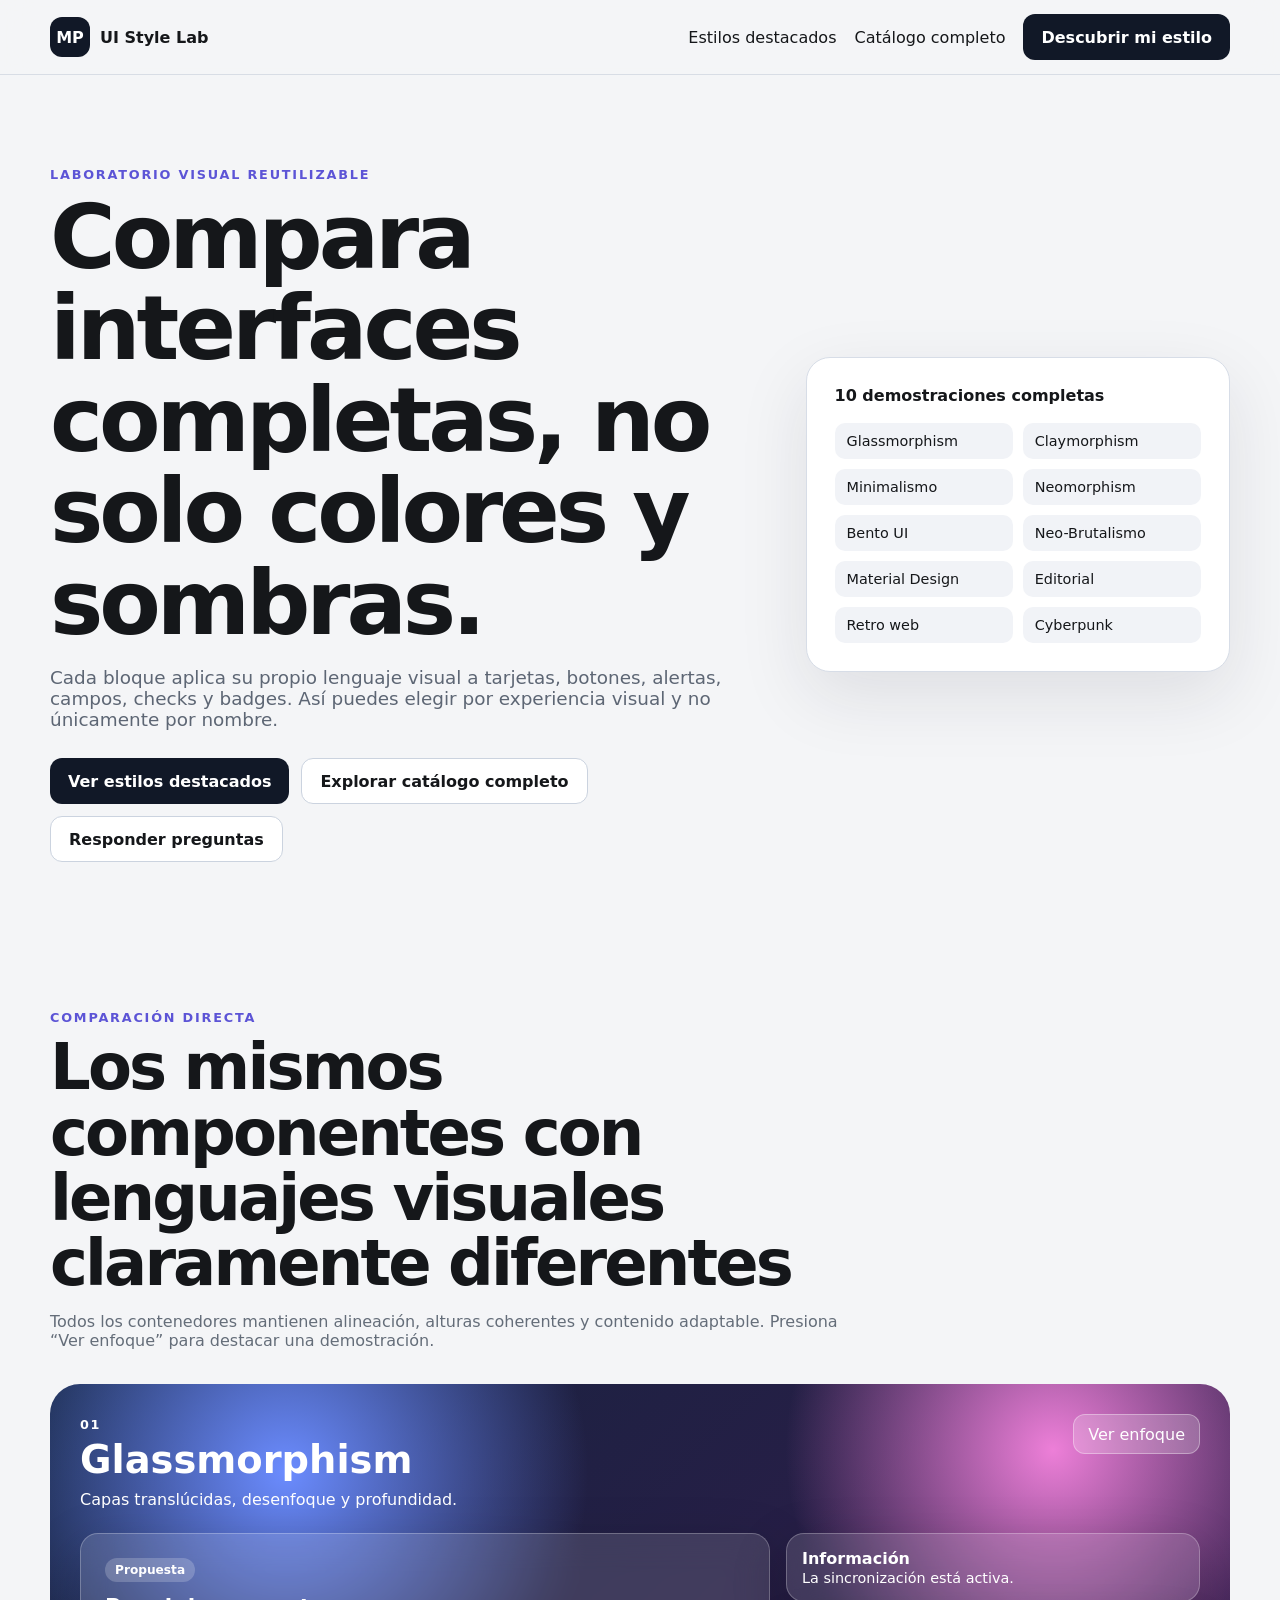
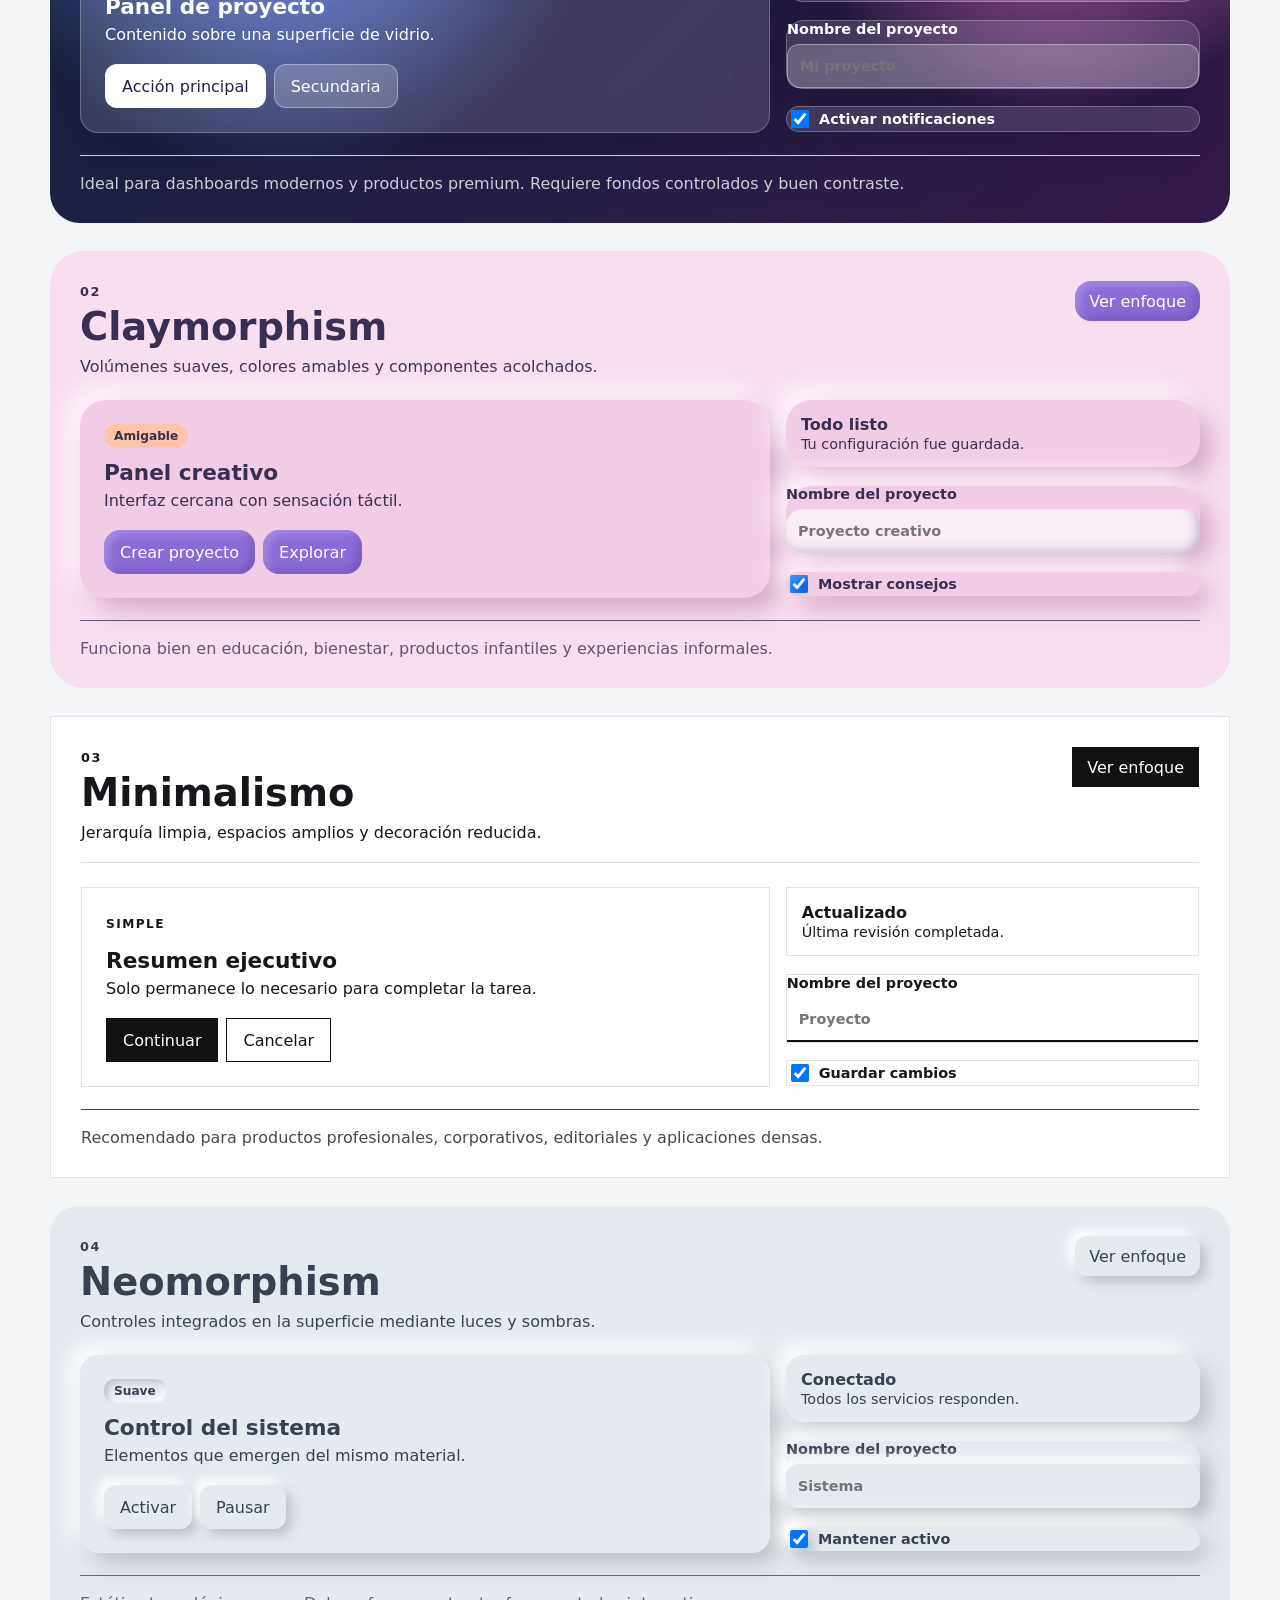
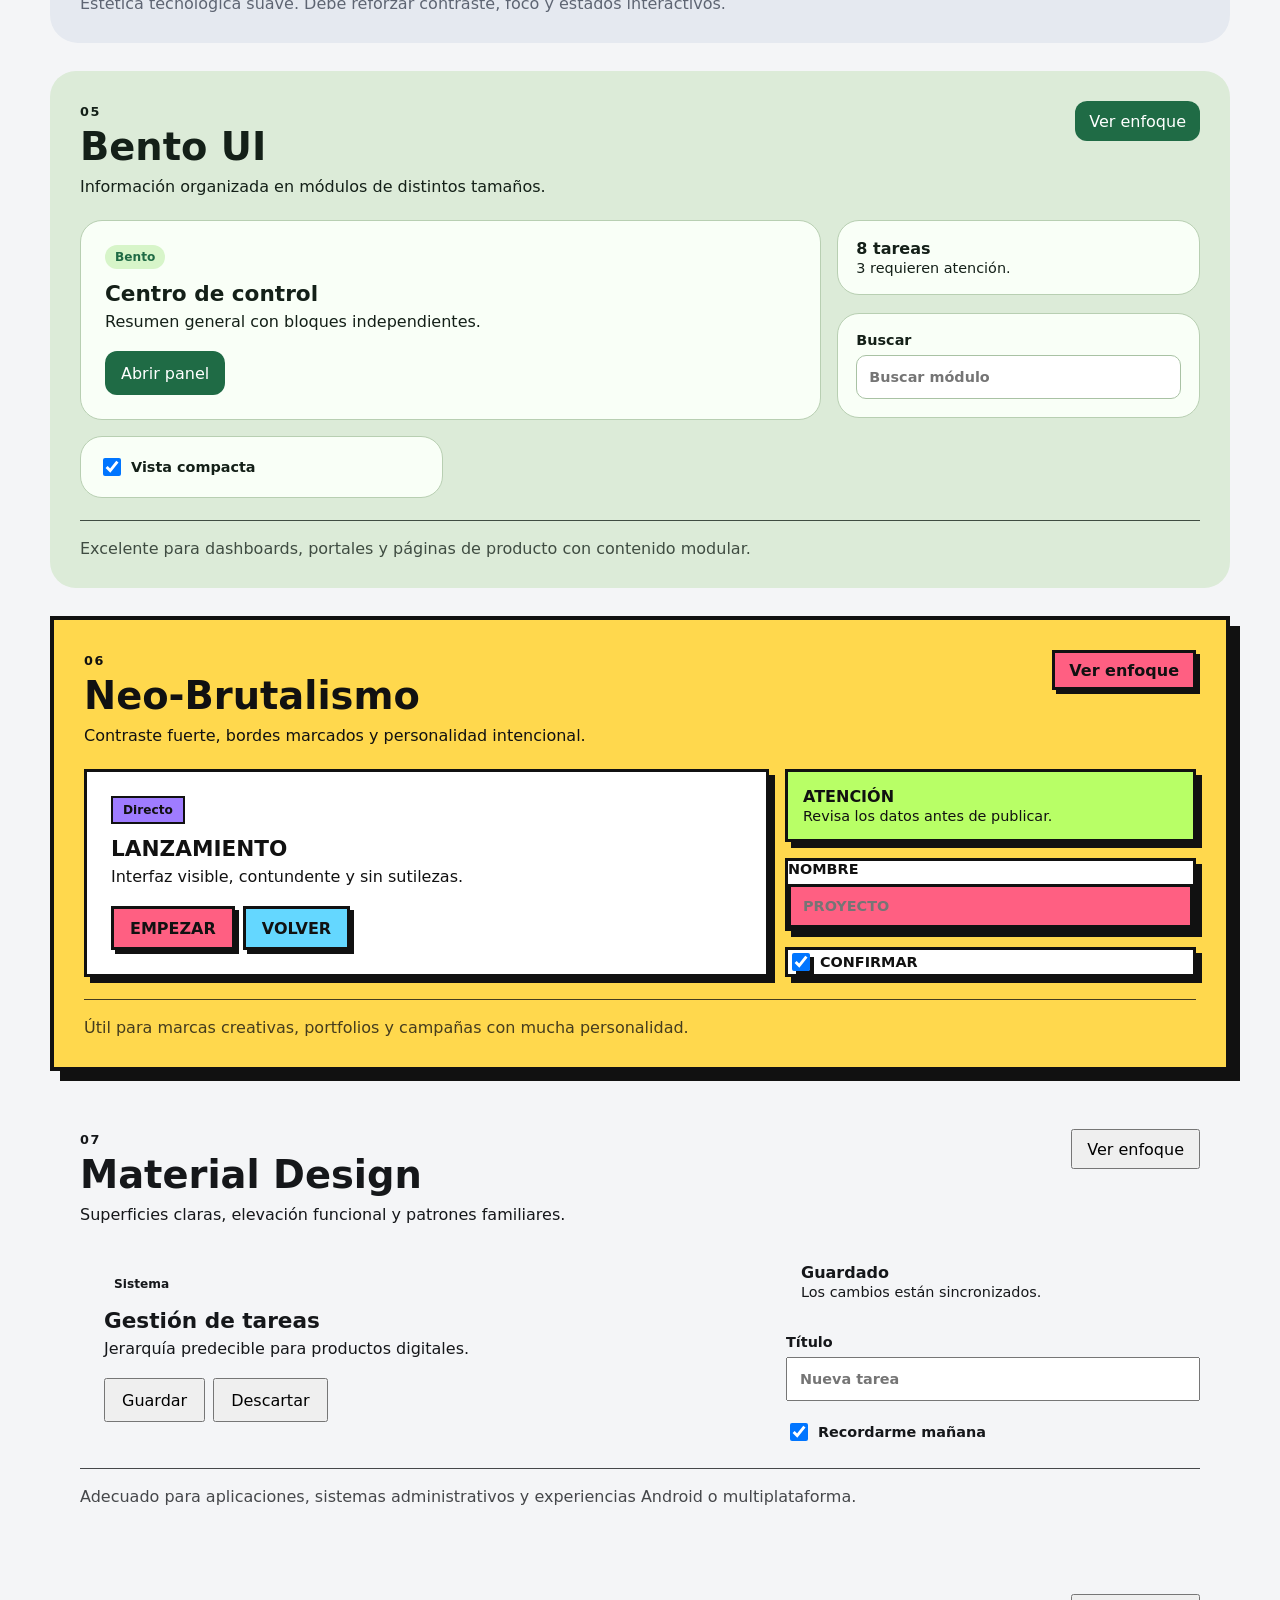
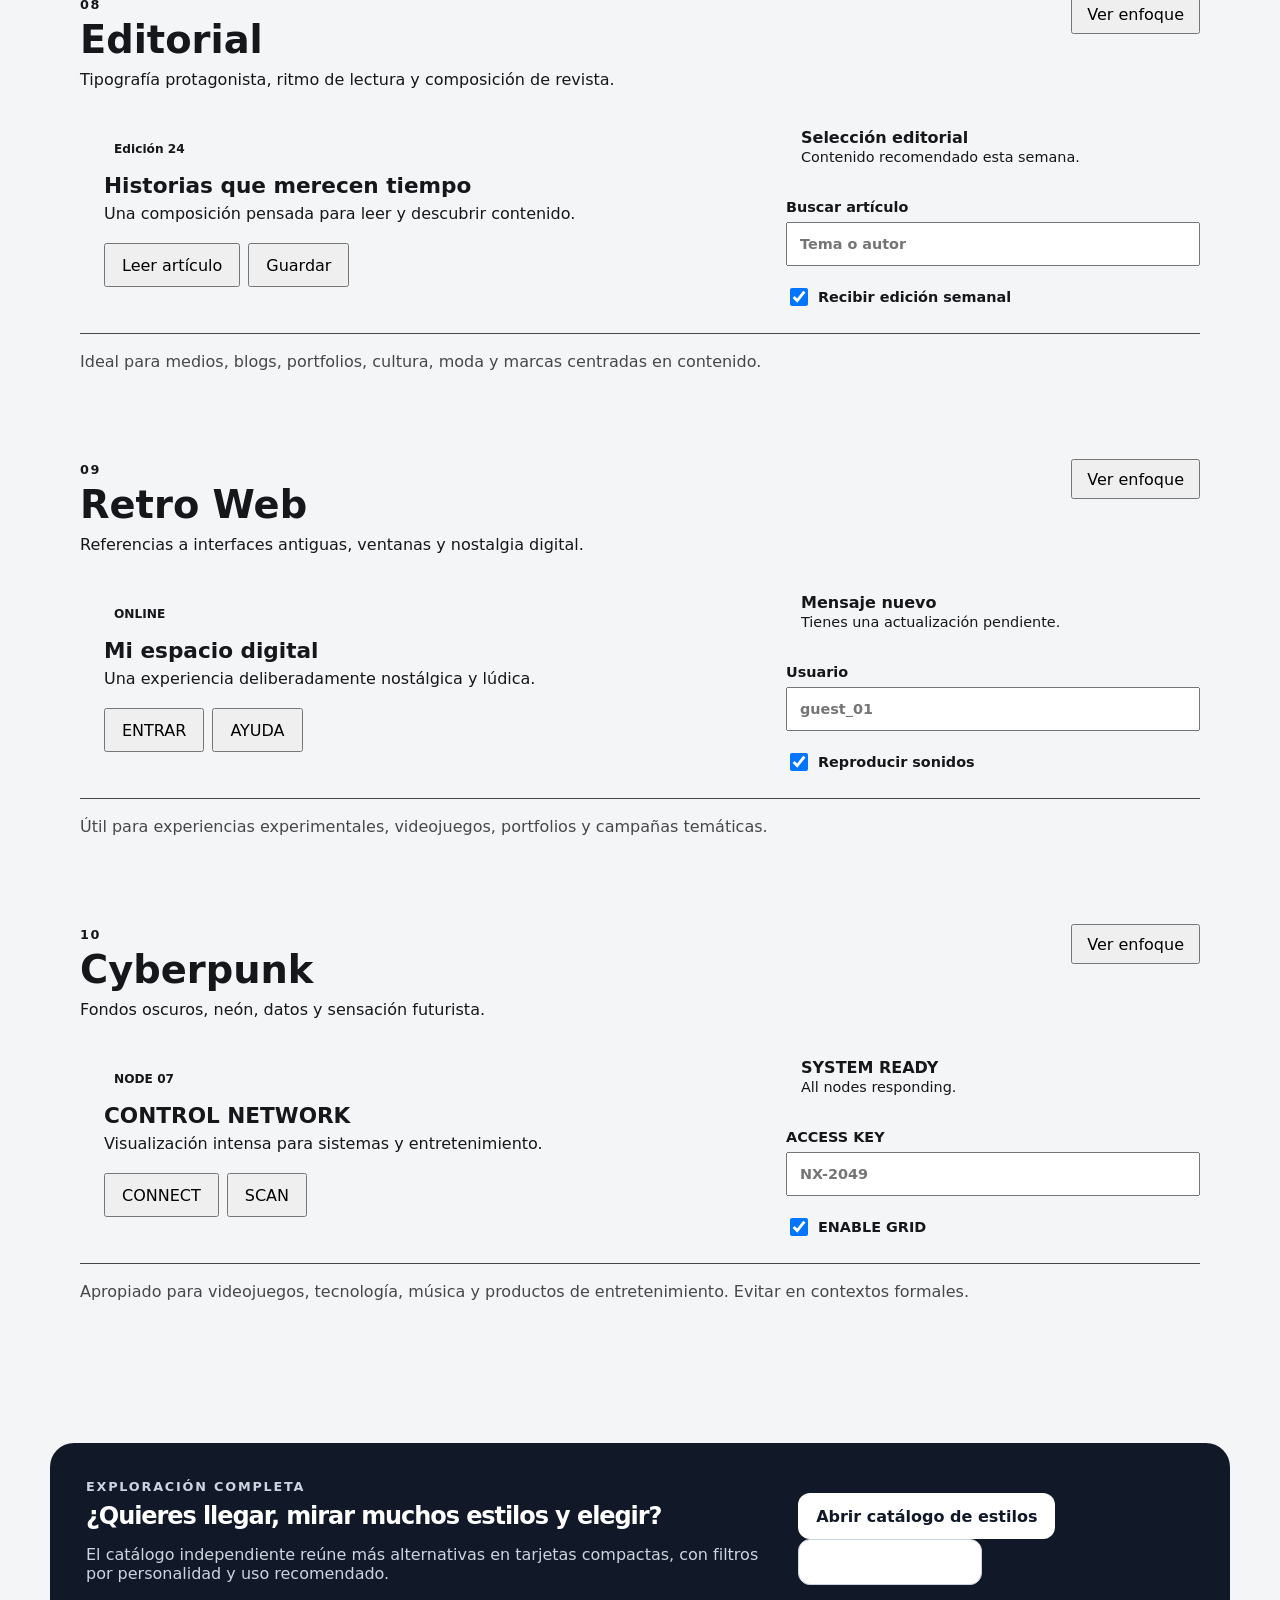
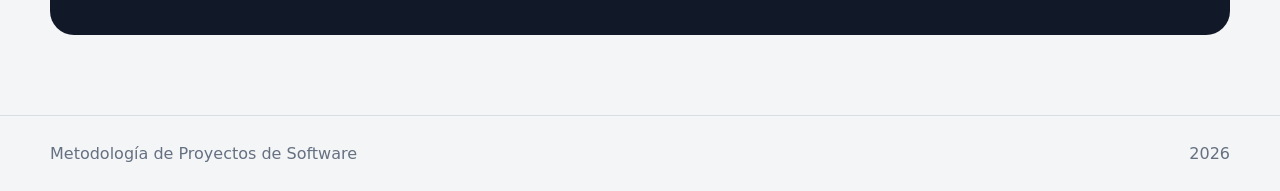
==== commit ce93cf41: "feat(ui): ampliar galería principal y navegación" ====
--- a/index.html
+++ b/index.html
@@ -12,7 +12,8 @@
   <header class="site-header">
     <a class="brand" href="#inicio"><span>MP</span><strong>UI Style Lab</strong></a>
     <nav aria-label="Navegación principal">
-      <a href="#estilos">Estilos</a>
+      <a href="#estilos">Estilos destacados</a>
+      <a href="catalogo-estilos.html">Catálogo completo</a>
       <a href="asistente-diseno.html" class="nav-cta">Descubrir mi estilo</a>
     </nav>
   </header>
@@ -21,101 +22,51 @@
     <section class="hero shell">
       <div>
         <p class="kicker">Laboratorio visual reutilizable</p>
-        <h1>Compara estilos completos, no solo colores y sombras.</h1>
-        <p class="hero-copy">Cada bloque aplica su propio lenguaje visual a botones, alertas, campos, checks, badges y tarjetas. Así puedes distinguir realmente cómo se sentiría una interfaz construida con ese estilo.</p>
+        <h1>Compara interfaces completas, no solo colores y sombras.</h1>
+        <p class="hero-copy">Cada bloque aplica su propio lenguaje visual a tarjetas, botones, alertas, campos, checks y badges. Así puedes elegir por experiencia visual y no únicamente por nombre.</p>
         <div class="hero-actions">
-          <a class="main-button" href="#estilos">Ver los seis estilos</a>
+          <a class="main-button" href="#estilos">Ver estilos destacados</a>
+          <a class="secondary-button" href="catalogo-estilos.html">Explorar catálogo completo</a>
           <a class="secondary-button" href="asistente-diseno.html">Responder preguntas</a>
         </div>
       </div>
       <aside class="hero-summary">
-        <strong>Incluye</strong>
-        <ul>
-          <li>Glassmorphism</li><li>Claymorphism</li><li>Minimalismo</li><li>Neomorphism</li><li>Bento UI</li><li>Neo-Brutalismo</li>
-        </ul>
+        <strong>10 demostraciones completas</strong>
+        <ul><li>Glassmorphism</li><li>Claymorphism</li><li>Minimalismo</li><li>Neomorphism</li><li>Bento UI</li><li>Neo-Brutalismo</li><li>Material Design</li><li>Editorial</li><li>Retro web</li><li>Cyberpunk</li></ul>
       </aside>
     </section>
 
     <section id="estilos" class="shell styles-section">
       <div class="section-title">
         <p class="kicker">Comparación directa</p>
-        <h2>El mismo conjunto de componentes en seis diseños diferentes</h2>
-        <p>Presiona “Ver enfoque” para destacar temporalmente una demostración y leer cuándo conviene usarla.</p>
+        <h2>Los mismos componentes con lenguajes visuales claramente diferentes</h2>
+        <p>Todos los contenedores mantienen alineación, alturas coherentes y contenido adaptable. Presiona “Ver enfoque” para destacar una demostración.</p>
       </div>
 
       <div class="style-gallery">
-        <article class="style-card glass-style" data-style="glass">
-          <div class="style-heading"><div><span class="style-number">01</span><h3>Glassmorphism</h3><p>Capas translúcidas, desenfoque y sensación de profundidad.</p></div><button class="focus-style" type="button">Ver enfoque</button></div>
-          <div class="component-demo">
-            <div class="demo-card"><span class="demo-badge">Propuesta</span><h4>Panel de proyecto</h4><p>Contenido visible sobre una superficie de vidrio.</p><button>Acción principal</button><button class="alt">Secundaria</button></div>
-            <div class="demo-alert"><strong>Información</strong><span>La sincronización está activa.</span></div>
-            <label>Nombre del proyecto<input type="text" placeholder="Mi proyecto"></label>
-            <label class="demo-check"><input type="checkbox" checked> Activar notificaciones</label>
-          </div>
-          <p class="usage-note">Ideal para dashboards modernos, productos premium y fondos visuales. Debe controlar contraste y legibilidad.</p>
-        </article>
+        <article class="style-card glass-style" data-style="glass"><div class="style-heading"><div><span class="style-number">01</span><h3>Glassmorphism</h3><p>Capas translúcidas, desenfoque y profundidad.</p></div><button class="focus-style" type="button">Ver enfoque</button></div><div class="component-demo"><div class="demo-card"><span class="demo-badge">Propuesta</span><h4>Panel de proyecto</h4><p>Contenido sobre una superficie de vidrio.</p><div class="demo-actions"><button>Acción principal</button><button class="alt">Secundaria</button></div></div><div class="demo-alert"><strong>Información</strong><span>La sincronización está activa.</span></div><label>Nombre del proyecto<input type="text" placeholder="Mi proyecto"></label><label class="demo-check"><input type="checkbox" checked> Activar notificaciones</label></div><p class="usage-note">Ideal para dashboards modernos y productos premium. Requiere fondos controlados y buen contraste.</p></article>
 
-        <article class="style-card clay-style" data-style="clay">
-          <div class="style-heading"><div><span class="style-number">02</span><h3>Claymorphism</h3><p>Volúmenes suaves, colores amables y componentes acolchados.</p></div><button class="focus-style" type="button">Ver enfoque</button></div>
-          <div class="component-demo">
-            <div class="demo-card"><span class="demo-badge">Amigable</span><h4>Panel creativo</h4><p>Interfaz cercana con sensación táctil.</p><button>Crear proyecto</button><button class="alt">Explorar</button></div>
-            <div class="demo-alert"><strong>Todo listo</strong><span>Tu configuración fue guardada.</span></div>
-            <label>Nombre del proyecto<input type="text" placeholder="Proyecto creativo"></label>
-            <label class="demo-check"><input type="checkbox" checked> Mostrar consejos</label>
-          </div>
-          <p class="usage-note">Funciona bien en educación, bienestar, productos infantiles y experiencias informales.</p>
-        </article>
+        <article class="style-card clay-style" data-style="clay"><div class="style-heading"><div><span class="style-number">02</span><h3>Claymorphism</h3><p>Volúmenes suaves, colores amables y componentes acolchados.</p></div><button class="focus-style" type="button">Ver enfoque</button></div><div class="component-demo"><div class="demo-card"><span class="demo-badge">Amigable</span><h4>Panel creativo</h4><p>Interfaz cercana con sensación táctil.</p><div class="demo-actions"><button>Crear proyecto</button><button class="alt">Explorar</button></div></div><div class="demo-alert"><strong>Todo listo</strong><span>Tu configuración fue guardada.</span></div><label>Nombre del proyecto<input type="text" placeholder="Proyecto creativo"></label><label class="demo-check"><input type="checkbox" checked> Mostrar consejos</label></div><p class="usage-note">Funciona bien en educación, bienestar, productos infantiles y experiencias informales.</p></article>
 
-        <article class="style-card minimal-style" data-style="minimal">
-          <div class="style-heading"><div><span class="style-number">03</span><h3>Minimalismo</h3><p>Jerarquía limpia, espacios amplios y decoración reducida.</p></div><button class="focus-style" type="button">Ver enfoque</button></div>
-          <div class="component-demo">
-            <div class="demo-card"><span class="demo-badge">Simple</span><h4>Resumen ejecutivo</h4><p>Solo permanece lo necesario para completar la tarea.</p><button>Continuar</button><button class="alt">Cancelar</button></div>
-            <div class="demo-alert"><strong>Actualizado</strong><span>Última revisión completada.</span></div>
-            <label>Nombre del proyecto<input type="text" placeholder="Proyecto"></label>
-            <label class="demo-check"><input type="checkbox" checked> Guardar cambios</label>
-          </div>
-          <p class="usage-note">Recomendado para productos profesionales, corporativos, editoriales y aplicaciones con mucha información.</p>
-        </article>
+        <article class="style-card minimal-style" data-style="minimal"><div class="style-heading"><div><span class="style-number">03</span><h3>Minimalismo</h3><p>Jerarquía limpia, espacios amplios y decoración reducida.</p></div><button class="focus-style" type="button">Ver enfoque</button></div><div class="component-demo"><div class="demo-card"><span class="demo-badge">Simple</span><h4>Resumen ejecutivo</h4><p>Solo permanece lo necesario para completar la tarea.</p><div class="demo-actions"><button>Continuar</button><button class="alt">Cancelar</button></div></div><div class="demo-alert"><strong>Actualizado</strong><span>Última revisión completada.</span></div><label>Nombre del proyecto<input type="text" placeholder="Proyecto"></label><label class="demo-check"><input type="checkbox" checked> Guardar cambios</label></div><p class="usage-note">Recomendado para productos profesionales, corporativos, editoriales y aplicaciones densas.</p></article>
 
-        <article class="style-card neo-style" data-style="neo">
-          <div class="style-heading"><div><span class="style-number">04</span><h3>Neomorphism</h3><p>Controles integrados en la superficie mediante luces y sombras.</p></div><button class="focus-style" type="button">Ver enfoque</button></div>
-          <div class="component-demo">
-            <div class="demo-card"><span class="demo-badge">Suave</span><h4>Control del sistema</h4><p>Elementos que parecen emerger del mismo material.</p><button>Activar</button><button class="alt">Pausar</button></div>
-            <div class="demo-alert"><strong>Conectado</strong><span>Todos los servicios responden.</span></div>
-            <label>Nombre del proyecto<input type="text" placeholder="Sistema"></label>
-            <label class="demo-check"><input type="checkbox" checked> Mantener activo</label>
-          </div>
-          <p class="usage-note">Aporta una estética tecnológica suave, pero exige especial cuidado con accesibilidad y estados interactivos.</p>
-        </article>
+        <article class="style-card neo-style" data-style="neo"><div class="style-heading"><div><span class="style-number">04</span><h3>Neomorphism</h3><p>Controles integrados en la superficie mediante luces y sombras.</p></div><button class="focus-style" type="button">Ver enfoque</button></div><div class="component-demo"><div class="demo-card"><span class="demo-badge">Suave</span><h4>Control del sistema</h4><p>Elementos que emergen del mismo material.</p><div class="demo-actions"><button>Activar</button><button class="alt">Pausar</button></div></div><div class="demo-alert"><strong>Conectado</strong><span>Todos los servicios responden.</span></div><label>Nombre del proyecto<input type="text" placeholder="Sistema"></label><label class="demo-check"><input type="checkbox" checked> Mantener activo</label></div><p class="usage-note">Estética tecnológica suave. Debe reforzar contraste, foco y estados interactivos.</p></article>
 
-        <article class="style-card bento-style" data-style="bento">
-          <div class="style-heading"><div><span class="style-number">05</span><h3>Bento UI</h3><p>Información organizada en módulos de distintos tamaños.</p></div><button class="focus-style" type="button">Ver enfoque</button></div>
-          <div class="component-demo bento-demo">
-            <div class="demo-card bento-main"><span class="demo-badge">Bento</span><h4>Centro de control</h4><p>Resumen general con bloques independientes.</p><button>Abrir panel</button></div>
-            <div class="demo-alert"><strong>8 tareas</strong><span>3 requieren atención.</span></div>
-            <label>Buscar<input type="text" placeholder="Buscar módulo"></label>
-            <label class="demo-check"><input type="checkbox" checked> Vista compacta</label>
-          </div>
-          <p class="usage-note">Excelente para dashboards, portales, páginas de productos y contenidos que necesitan agruparse por módulos.</p>
-        </article>
+        <article class="style-card bento-style" data-style="bento"><div class="style-heading"><div><span class="style-number">05</span><h3>Bento UI</h3><p>Información organizada en módulos de distintos tamaños.</p></div><button class="focus-style" type="button">Ver enfoque</button></div><div class="component-demo bento-demo"><div class="demo-card bento-main"><span class="demo-badge">Bento</span><h4>Centro de control</h4><p>Resumen general con bloques independientes.</p><div class="demo-actions"><button>Abrir panel</button></div></div><div class="demo-alert"><strong>8 tareas</strong><span>3 requieren atención.</span></div><label>Buscar<input type="text" placeholder="Buscar módulo"></label><label class="demo-check"><input type="checkbox" checked> Vista compacta</label></div><p class="usage-note">Excelente para dashboards, portales y páginas de producto con contenido modular.</p></article>
 
-        <article class="style-card brutal-style" data-style="brutal">
-          <div class="style-heading"><div><span class="style-number">06</span><h3>Neo-Brutalismo</h3><p>Contraste fuerte, bordes marcados y personalidad intencional.</p></div><button class="focus-style" type="button">Ver enfoque</button></div>
-          <div class="component-demo">
-            <div class="demo-card"><span class="demo-badge">Directo</span><h4>LANZAMIENTO</h4><p>Interfaz visible, contundente y sin sutilezas.</p><button>EMPEZAR</button><button class="alt">VOLVER</button></div>
-            <div class="demo-alert"><strong>ATENCIÓN</strong><span>Revisa los datos antes de publicar.</span></div>
-            <label>NOMBRE<input type="text" placeholder="PROYECTO"></label>
-            <label class="demo-check"><input type="checkbox" checked> CONFIRMAR</label>
-          </div>
-          <p class="usage-note">Útil para marcas creativas, portfolios, campañas y productos que buscan diferenciarse con mucha personalidad.</p>
-        </article>
+        <article class="style-card brutal-style" data-style="brutal"><div class="style-heading"><div><span class="style-number">06</span><h3>Neo-Brutalismo</h3><p>Contraste fuerte, bordes marcados y personalidad intencional.</p></div><button class="focus-style" type="button">Ver enfoque</button></div><div class="component-demo"><div class="demo-card"><span class="demo-badge">Directo</span><h4>LANZAMIENTO</h4><p>Interfaz visible, contundente y sin sutilezas.</p><div class="demo-actions"><button>EMPEZAR</button><button class="alt">VOLVER</button></div></div><div class="demo-alert"><strong>ATENCIÓN</strong><span>Revisa los datos antes de publicar.</span></div><label>NOMBRE<input type="text" placeholder="PROYECTO"></label><label class="demo-check"><input type="checkbox" checked> CONFIRMAR</label></div><p class="usage-note">Útil para marcas creativas, portfolios y campañas con mucha personalidad.</p></article>
+
+        <article class="style-card material-style" data-style="material"><div class="style-heading"><div><span class="style-number">07</span><h3>Material Design</h3><p>Superficies claras, elevación funcional y patrones familiares.</p></div><button class="focus-style" type="button">Ver enfoque</button></div><div class="component-demo"><div class="demo-card"><span class="demo-badge">Sistema</span><h4>Gestión de tareas</h4><p>Jerarquía predecible para productos digitales.</p><div class="demo-actions"><button>Guardar</button><button class="alt">Descartar</button></div></div><div class="demo-alert"><strong>Guardado</strong><span>Los cambios están sincronizados.</span></div><label>Título<input type="text" placeholder="Nueva tarea"></label><label class="demo-check"><input type="checkbox" checked> Recordarme mañana</label></div><p class="usage-note">Adecuado para aplicaciones, sistemas administrativos y experiencias Android o multiplataforma.</p></article>
+
+        <article class="style-card editorial-style" data-style="editorial"><div class="style-heading"><div><span class="style-number">08</span><h3>Editorial</h3><p>Tipografía protagonista, ritmo de lectura y composición de revista.</p></div><button class="focus-style" type="button">Ver enfoque</button></div><div class="component-demo"><div class="demo-card"><span class="demo-badge">Edición 24</span><h4>Historias que merecen tiempo</h4><p>Una composición pensada para leer y descubrir contenido.</p><div class="demo-actions"><button>Leer artículo</button><button class="alt">Guardar</button></div></div><div class="demo-alert"><strong>Selección editorial</strong><span>Contenido recomendado esta semana.</span></div><label>Buscar artículo<input type="text" placeholder="Tema o autor"></label><label class="demo-check"><input type="checkbox" checked> Recibir edición semanal</label></div><p class="usage-note">Ideal para medios, blogs, portfolios, cultura, moda y marcas centradas en contenido.</p></article>
+
+        <article class="style-card retro-style" data-style="retro"><div class="style-heading"><div><span class="style-number">09</span><h3>Retro Web</h3><p>Referencias a interfaces antiguas, ventanas y nostalgia digital.</p></div><button class="focus-style" type="button">Ver enfoque</button></div><div class="component-demo"><div class="demo-card"><span class="demo-badge">ONLINE</span><h4>Mi espacio digital</h4><p>Una experiencia deliberadamente nostálgica y lúdica.</p><div class="demo-actions"><button>ENTRAR</button><button class="alt">AYUDA</button></div></div><div class="demo-alert"><strong>Mensaje nuevo</strong><span>Tienes una actualización pendiente.</span></div><label>Usuario<input type="text" placeholder="guest_01"></label><label class="demo-check"><input type="checkbox" checked> Reproducir sonidos</label></div><p class="usage-note">Útil para experiencias experimentales, videojuegos, portfolios y campañas temáticas.</p></article>
+
+        <article class="style-card cyber-style" data-style="cyber"><div class="style-heading"><div><span class="style-number">10</span><h3>Cyberpunk</h3><p>Fondos oscuros, neón, datos y sensación futurista.</p></div><button class="focus-style" type="button">Ver enfoque</button></div><div class="component-demo"><div class="demo-card"><span class="demo-badge">NODE 07</span><h4>CONTROL NETWORK</h4><p>Visualización intensa para sistemas y entretenimiento.</p><div class="demo-actions"><button>CONNECT</button><button class="alt">SCAN</button></div></div><div class="demo-alert"><strong>SYSTEM READY</strong><span>All nodes responding.</span></div><label>ACCESS KEY<input type="text" placeholder="NX-2049"></label><label class="demo-check"><input type="checkbox" checked> ENABLE GRID</label></div><p class="usage-note">Apropiado para videojuegos, tecnología, música y productos de entretenimiento. Evitar en contextos formales.</p></article>
       </div>
     </section>
 
-    <section class="recommendation shell">
-      <div><p class="kicker">Siguiente herramienta</p><h2>¿Todavía no sabes cuál elegir?</h2><p>El asistente pregunta por propósito, público, personalidad, densidad y accesibilidad. Luego recomienda estilos y genera una página de ejemplo.</p></div>
-      <a class="main-button" href="asistente-diseno.html">Iniciar asistente de diseño</a>
-    </section>
+    <section class="recommendation shell"><div><p class="kicker">Exploración completa</p><h2>¿Quieres llegar, mirar muchos estilos y elegir?</h2><p>El catálogo independiente reúne más alternativas en tarjetas compactas, con filtros por personalidad y uso recomendado.</p></div><div class="recommendation-actions"><a class="main-button" href="catalogo-estilos.html">Abrir catálogo de estilos</a><a class="secondary-button dark-secondary" href="asistente-diseno.html">Iniciar asistente</a></div></section>
   </main>
 
   <footer><span>Metodología de Proyectos de Software</span><span id="year"></span></footer>
--- a/styles-gallery.css
+++ b/styles-gallery.css
@@ -0,0 +1 @@
+*{box-sizing:border-box}html{scroll-behavior:smooth}body{margin:0;background:#f4f5f7;color:#15171a;font-family:Inter,ui-sans-serif,system-ui,-apple-system,BlinkMacSystemFont,"Segoe UI",sans-serif;overflow-x:hidden}button,input{font:inherit}a{color:inherit;text-decoration:none}.shell{width:min(1180px,calc(100% - 32px));margin:0 auto}.site-header{position:sticky;top:0;z-index:20;display:flex;align-items:center;justify-content:space-between;gap:20px;width:100%;padding:14px max(16px,calc((100% - 1180px)/2));background:rgba(244,245,247,.9);border-bottom:1px solid #d8dde5;backdrop-filter:blur(16px)}.brand{display:flex;align-items:center;gap:10px}.brand span{display:grid;place-items:center;width:40px;height:40px;border-radius:12px;background:#111827;color:#fff;font-weight:900}.site-header nav{display:flex;align-items:center;gap:18px}.nav-cta,.main-button,.secondary-button{display:inline-flex;align-items:center;justify-content:center;min-height:46px;padding:0 18px;border-radius:12px;font-weight:800}.nav-cta,.main-button{background:#111827;color:#fff}.secondary-button{border:1px solid #cbd3df;background:#fff}.hero{display:grid;grid-template-columns:minmax(0,1.25fr) minmax(280px,.75fr);align-items:center;gap:48px;padding:92px 0 76px}.kicker{margin:0 0 10px;color:#5c54d6;font-size:.8rem;font-weight:900;letter-spacing:.14em;text-transform:uppercase}.hero h1,.section-title h2,.recommendation h2{margin:0;line-height:1.02;letter-spacing:-.045em}.hero h1{font-size:clamp(2.7rem,7vw,5.6rem)}.hero-copy{max-width:760px;color:#5d6674;font-size:1.15rem}.hero-actions{display:flex;flex-wrap:wrap;gap:12px;margin-top:28px}.hero-summary{padding:28px;border:1px solid #d7dde7;border-radius:24px;background:#fff;box-shadow:0 24px 70px rgba(26,34,51,.1)}.hero-summary ul{display:grid;grid-template-columns:repeat(2,minmax(0,1fr));gap:10px;margin:18px 0 0;padding:0;list-style:none}.hero-summary li{padding:10px 12px;border-radius:10px;background:#f1f3f7;font-size:.9rem}.styles-section{padding:72px 0}.section-title{max-width:820px;margin-bottom:34px}.section-title h2{font-size:clamp(2.1rem,5vw,4rem)}.section-title>p:last-child{color:#646d79}.style-gallery{display:grid;gap:28px}.style-card{position:relative;min-width:0;padding:30px;overflow:hidden}.style-heading{display:flex;justify-content:space-between;align-items:flex-start;gap:20px;margin-bottom:24px}.style-heading h3{margin:4px 0 8px;font-size:clamp(1.6rem,4vw,2.4rem)}.style-heading p{margin:0;max-width:620px}.style-number{font-size:.8rem;font-weight:900;letter-spacing:.12em}.focus-style{flex:0 0 auto;min-height:40px;padding:0 14px;cursor:pointer}.component-demo{display:grid;grid-template-columns:minmax(0,1.25fr) minmax(230px,.75fr);gap:16px;align-items:start}.demo-card{grid-row:span 3;padding:24px}.demo-card h4{margin:12px 0 6px;font-size:1.35rem}.demo-card p{margin:0 0 20px}.demo-card button,.component-demo>label input{min-height:44px}.demo-card button{padding:0 16px;cursor:pointer}.demo-card .alt{margin-left:8px}.demo-badge{display:inline-flex;padding:5px 10px;font-size:.76rem;font-weight:900}.demo-alert{display:grid;gap:2px;padding:15px}.demo-alert span,.component-demo label{font-size:.9rem}.component-demo>label{display:grid;gap:7px;font-weight:700}.component-demo>label input[type="text"]{width:100%;min-width:0;padding:0 12px}.demo-check{display:flex!important;align-items:center;gap:9px}.demo-check input{width:18px!important;min-height:18px!important}.usage-note{margin:22px 0 0;padding-top:18px;border-top:1px solid currentColor;opacity:.78}.style-card.is-focused{outline:5px solid #5c54d6;outline-offset:6px}.glass-style{color:#fff;background:radial-gradient(circle at 20% 20%,#6b8cff 0,transparent 30%),radial-gradient(circle at 85% 15%,#ed7fd8 0,transparent 25%),linear-gradient(135deg,#15243f,#341a4c);border-radius:30px}.glass-style .component-demo>*{border:1px solid rgba(255,255,255,.25);background:rgba(255,255,255,.13);box-shadow:0 20px 55px rgba(0,0,0,.22);backdrop-filter:blur(18px);border-radius:18px}.glass-style button,.glass-style input{border:1px solid rgba(255,255,255,.35);border-radius:12px;background:rgba(255,255,255,.2);color:#fff}.glass-style .demo-card button:first-of-type{background:#fff;color:#251e45}.glass-style .demo-badge{border-radius:999px;background:rgba(255,255,255,.2)}.clay-style{color:#392f52;background:#f7dff0;border-radius:34px}.clay-style .component-demo>*{border:0;border-radius:26px;background:#f0cde5;box-shadow:12px 12px 25px #d4abc8,-12px -12px 25px #fff5fc}.clay-style button,.clay-style input{border:0;border-radius:16px;background:#8b6bd8;color:#fff;box-shadow:inset -4px -4px 8px rgba(56,34,112,.25),inset 4px 4px 8px rgba(255,255,255,.25)}.clay-style input{background:#f9edf6;color:#392f52}.clay-style .demo-badge{border-radius:999px;background:#ffc3a7}.minimal-style{background:#fff;border:1px solid #dfe3e8}.minimal-style .style-heading{border-bottom:1px solid #dfe3e8;padding-bottom:20px}.minimal-style .component-demo>*{border:1px solid #dfe3e8;background:#fff}.minimal-style .demo-card,.minimal-style .demo-alert{border-radius:0}.minimal-style button{border:1px solid #111;background:#111;color:#fff}.minimal-style .alt{background:#fff;color:#111}.minimal-style input{border:0;border-bottom:2px solid #111;background:transparent}.minimal-style .demo-badge{padding-left:0;text-transform:uppercase;letter-spacing:.12em}.neo-style{color:#394150;background:#e5e9f0;border-radius:28px}.neo-style .component-demo>*{border:0;border-radius:18px;background:#e5e9f0;box-shadow:10px 10px 22px #bdc1c7,-10px -10px 22px #fff}.neo-style button,.neo-style input{border:0;border-radius:12px;background:#e5e9f0;color:#394150;box-shadow:6px 6px 12px #bdc1c7,-6px -6px 12px #fff}.neo-style button:active{box-shadow:inset 4px 4px 8px #bdc1c7,inset -4px -4px 8px #fff}.neo-style .demo-badge{border-radius:10px;box-shadow:inset 3px 3px 6px #bdc1c7,inset -3px -3px 6px #fff}.bento-style{color:#142018;background:#dcebd8;border-radius:26px}.bento-style .component-demo{grid-template-columns:repeat(3,minmax(0,1fr))}.bento-style .component-demo>*{border:1px solid #b8cfb2;border-radius:22px;background:#f9fff7}.bento-style .bento-main{grid-column:span 2;grid-row:span 2}.bento-style .demo-alert,.bento-style label{padding:18px}.bento-style button{border:0;border-radius:12px;background:#1f6b45;color:#fff}.bento-style input{border:1px solid #a9c2a4;border-radius:10px;background:#fff}.bento-style .demo-badge{border-radius:999px;background:#d7f5c9;color:#1f6b45}.brutal-style{color:#111;background:#ffd84d;border:4px solid #111;box-shadow:10px 10px 0 #111}.brutal-style .component-demo>*{border:3px solid #111;background:#fff;box-shadow:6px 6px 0 #111}.brutal-style button,.brutal-style input{border:3px solid #111;background:#ff5f82;color:#111;box-shadow:4px 4px 0 #111;font-weight:900}.brutal-style .alt{background:#64d7ff}.brutal-style .demo-alert{background:#b8ff66}.brutal-style .demo-badge{border:2px solid #111;background:#9f7cff}.recommendation{display:flex;align-items:center;justify-content:space-between;gap:30px;margin-top:40px;margin-bottom:80px;padding:36px;border-radius:24px;background:#111827;color:#fff}.recommendation p{max-width:760px;color:#cbd5e1}.recommendation .main-button{background:#fff;color:#111827}footer{display:flex;justify-content:space-between;gap:20px;padding:28px max(16px,calc((100% - 1180px)/2));border-top:1px solid #d8dde5;color:#657080}@media(max-width:820px){.hero{grid-template-columns:1fr}.component-demo{grid-template-columns:1fr}.demo-card{grid-row:auto}.bento-style .component-demo{grid-template-columns:1fr}.bento-style .bento-main{grid-column:auto;grid-row:auto}.recommendation{align-items:flex-start;flex-direction:column}}@media(max-width:600px){.site-header{display:grid;grid-template-columns:1fr auto}.site-header nav>a:first-child{display:none}.brand strong{display:none}.hero{padding-top:56px}.style-card{padding:20px}.style-heading{flex-direction:column}.focus-style{width:100%}.demo-card .alt{margin:8px 0 0}.hero-summary ul{grid-template-columns:1fr}.recommendation{padding:24px}footer{flex-direction:column}}
